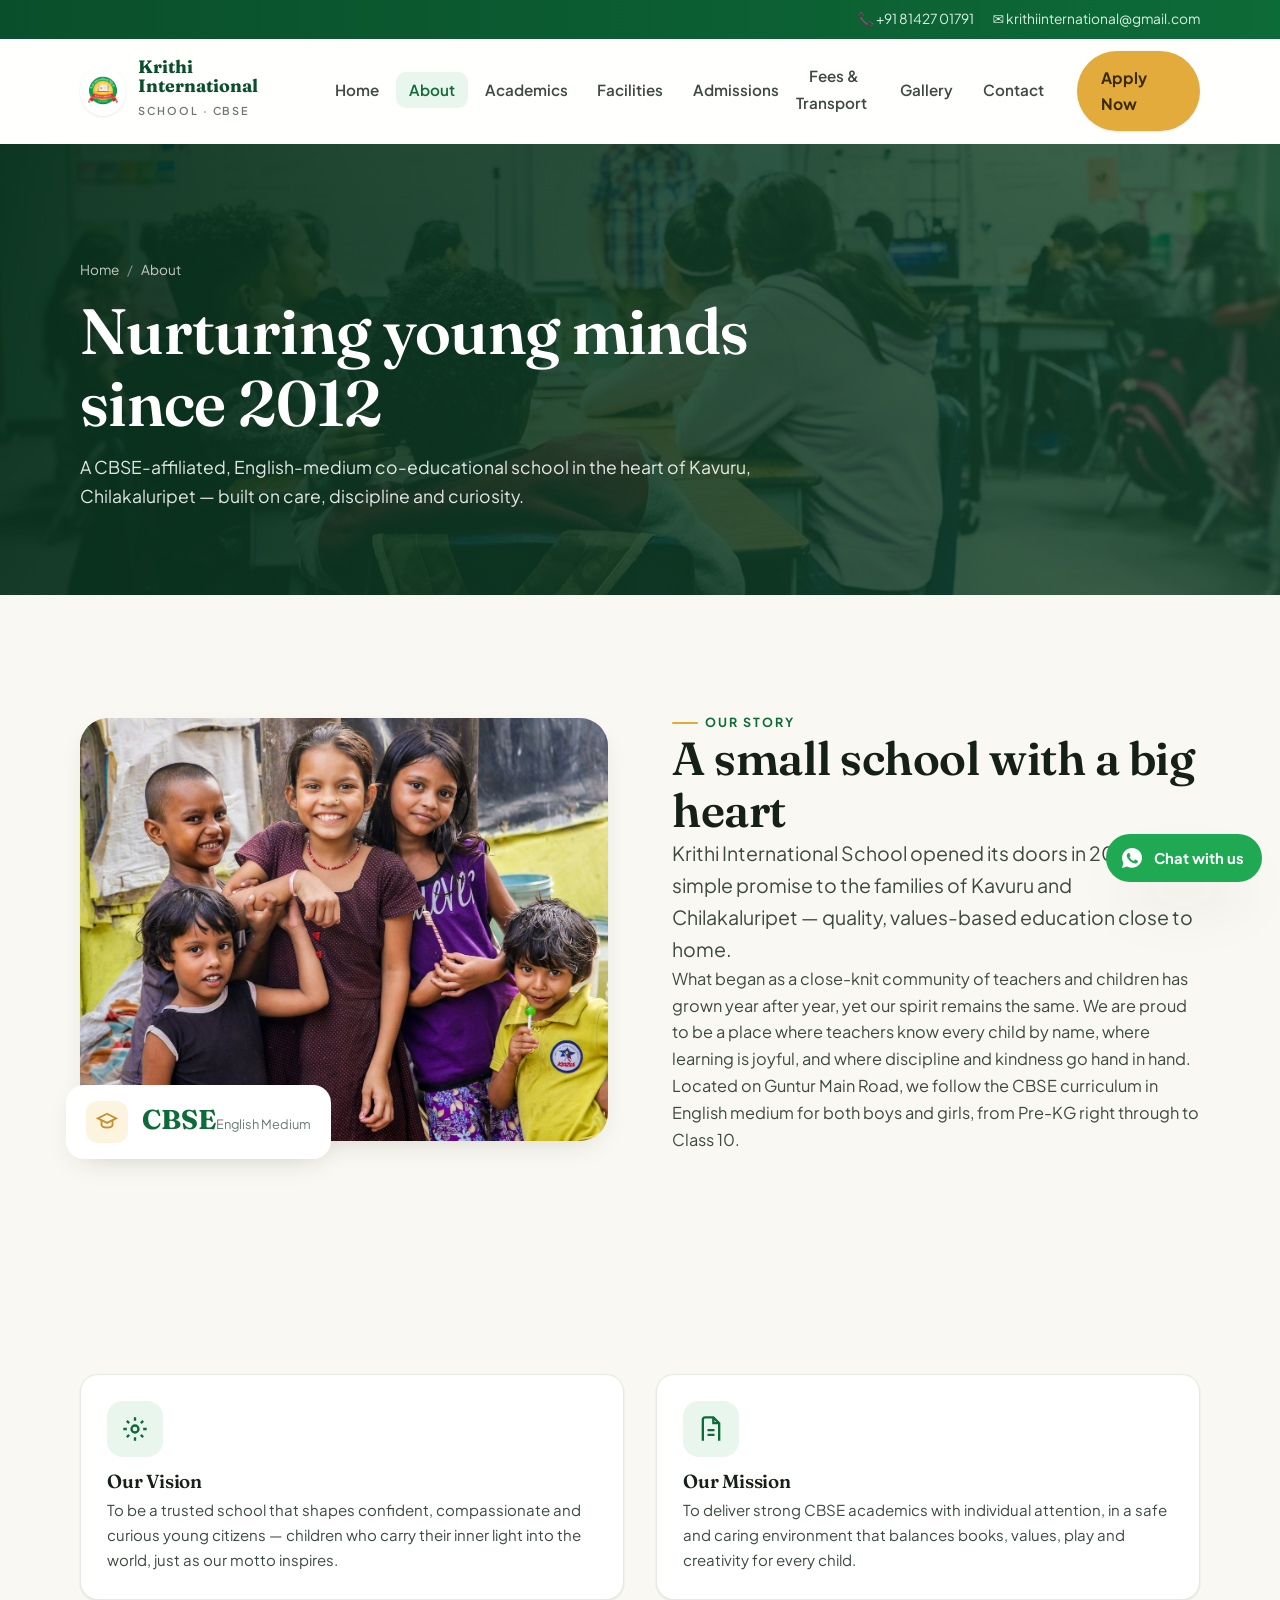
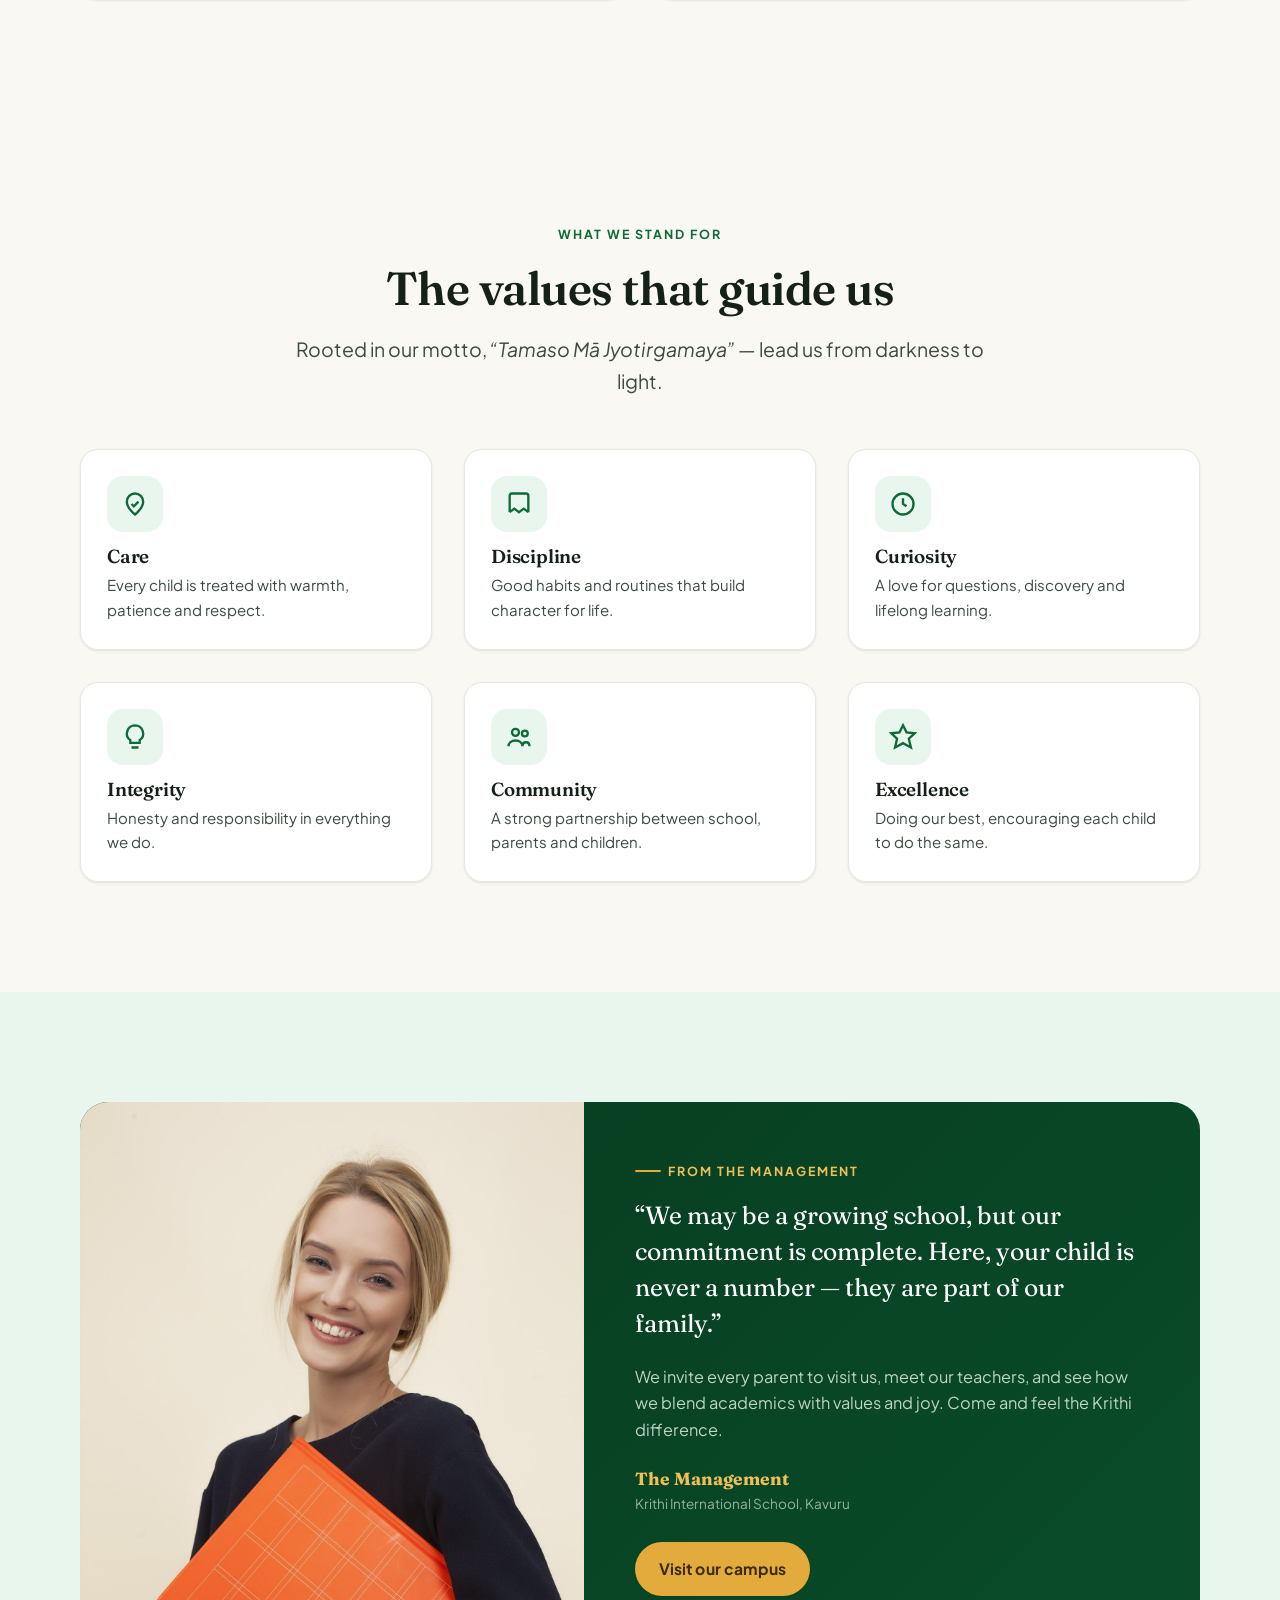
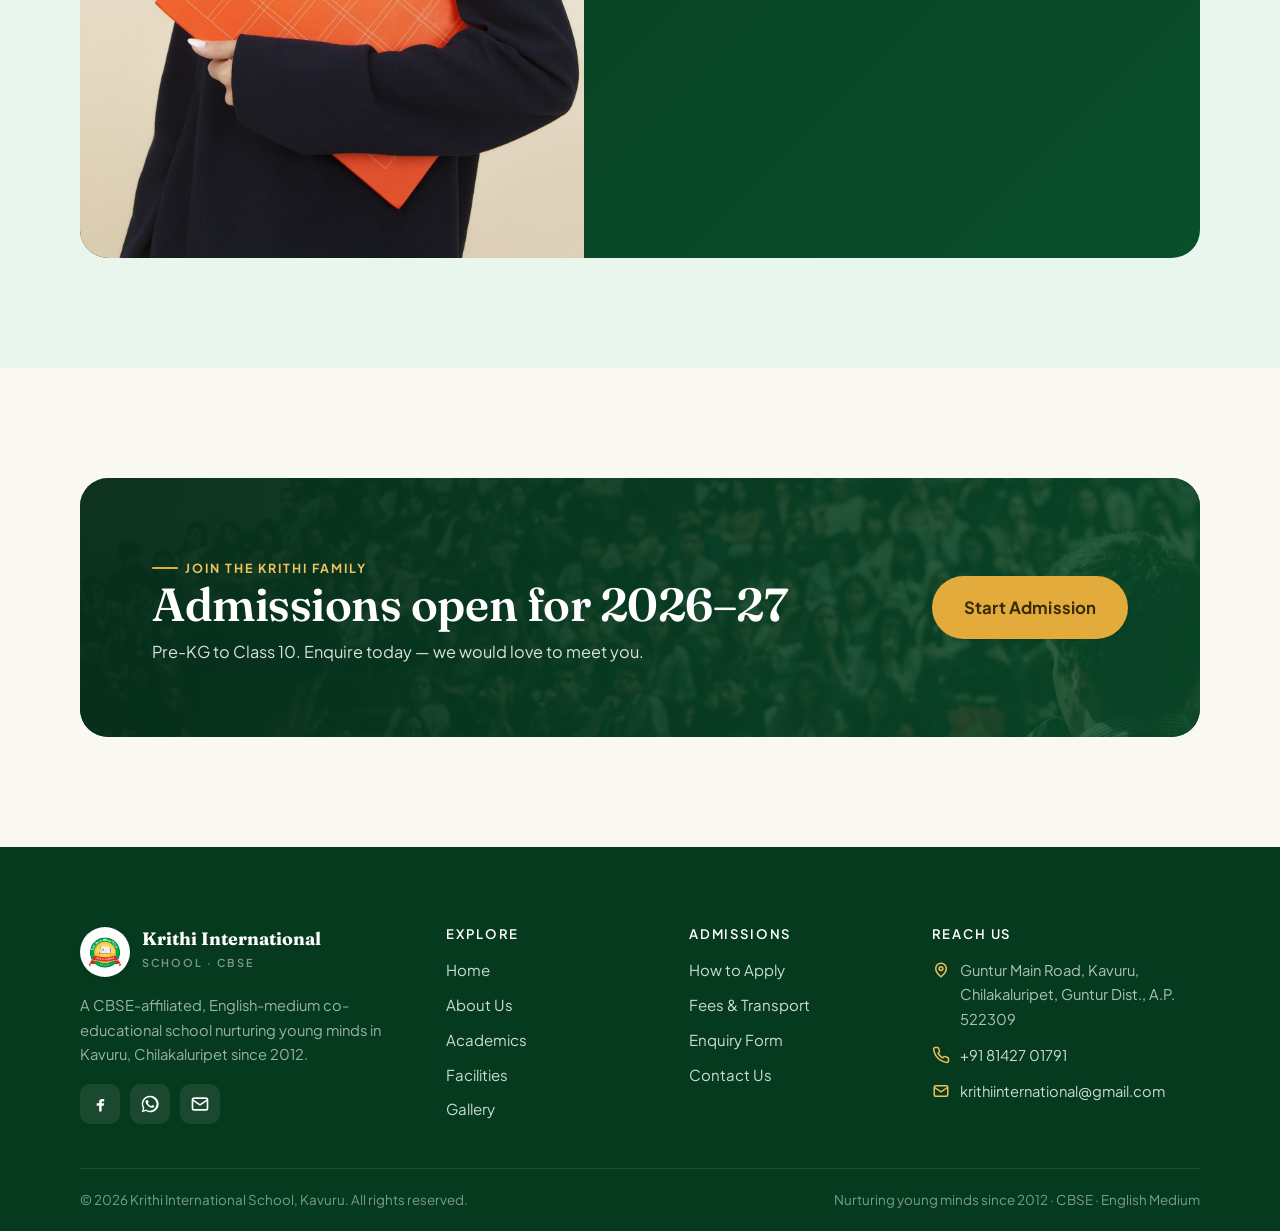
==== pages/about.html @ 827ef8b6 "Launch Krithi International School website Professional, mobile-responsive static site (HTML/CSS/van" ====
<!doctype html>
<html lang="en">
<head>
<meta charset="utf-8">
<meta name="viewport" content="width=device-width, initial-scale=1">
<title>About Us | Krithi International School, Kavuru</title>
<meta name="description" content="Learn about Krithi International School — a CBSE, English-medium co-educational school in Kavuru, Chilakaluripet, Guntur, nurturing young minds since 2012. Our vision, mission and values.">
<meta name="theme-color" content="#0d6b38">
<link rel="icon" href="../assets/img/real/logo.jpg">
<link rel="preconnect" href="https://fonts.googleapis.com">
<link rel="preconnect" href="https://fonts.gstatic.com" crossorigin>
<link href="https://fonts.googleapis.com/css2?family=Fraunces:ital,opsz,wght@0,9..144,400..700;1,9..144,400..600&family=Plus+Jakarta+Sans:wght@400;500;600;700;800&display=swap" rel="stylesheet">
<link rel="stylesheet" href="../assets/css/style.css">
</head>
<body>

<div class="topbar">
  <div class="container">
    <div class="ticker"><div class="ticker__track">
      <span><b>Admissions Open 2026–27</b> — Pre-KG to Class 10 · Limited seats</span>
      <span>📍 Guntur Main Road, Kavuru, Chilakaluripet, Guntur Dist., A.P.</span>
      <span><b>CBSE Affiliated</b> · English Medium · Co-educational</span>
      <span>✨ Nurturing young minds since 2012</span>
    </div></div>
    <div class="topbar__contact">
      <a href="tel:+918142701791">📞 +91 81427 01791</a>
      <a href="mailto:krithiinternational@gmail.com">✉ krithiinternational@gmail.com</a>
    </div>
  </div>
</div>

<header class="site-header">
  <nav class="nav container" aria-label="Main">
    <a class="brand" href="../index.html">
      <img src="../assets/img/real/logo.jpg" alt="Krithi International School logo" width="50" height="50">
      <span class="brand__text"><strong>Krithi International</strong><span>School · CBSE</span></span>
    </a>
    <ul class="nav__links">
      <li><a href="../index.html">Home</a></li>
      <li><a href="about.html" class="active">About</a></li>
      <li><a href="academics.html">Academics</a></li>
      <li><a href="facilities.html">Facilities</a></li>
      <li><a href="admissions.html">Admissions</a></li>
      <li><a href="fees-transport.html">Fees &amp; Transport</a></li>
      <li><a href="gallery.html">Gallery</a></li>
      <li><a href="contact.html">Contact</a></li>
    </ul>
    <div class="nav__cta">
      <a class="btn btn--gold btn--enquire-desktop" href="admissions.html">Apply Now</a>
      <button class="nav__toggle" aria-label="Open menu" aria-expanded="false"><span></span></button>
    </div>
  </nav>
  <div class="nav-backdrop"></div>
</header>

<section class="page-hero">
  <img src="../assets/img/stock/class-session.jpg" alt="Students learning at Krithi International School">
  <div class="container">
    <div class="page-hero__inner">
      <div class="crumbs"><a href="../index.html">Home</a> <span>/</span> About</div>
      <h1>Nurturing young minds since 2012</h1>
      <p>A CBSE-affiliated, English-medium co-educational school in the heart of Kavuru, Chilakaluripet — built on care, discipline and curiosity.</p>
    </div>
  </div>
</section>

<section class="section">
  <div class="container">
    <div class="split">
      <div class="split__media reveal">
        <img src="../assets/img/stock/indian-kids.jpg" alt="Happy students of Krithi International School" loading="lazy" style="object-position:center 25%">
        <div class="split__badge bl"><div class="ico"><svg viewBox="0 0 24 24" fill="none" stroke="currentColor" stroke-width="2" width="22" height="22"><path d="M12 3 2 8l10 5 10-5-10-5z"/><path d="M6 10v5c0 1.7 2.7 3 6 3s6-1.3 6-3v-5"/></svg></div><div><b>CBSE</b><span>English Medium</span></div></div>
      </div>
      <div class="split__content reveal d1">
        <span class="eyebrow">Our Story</span>
        <h2>A small school with a big heart</h2>
        <p class="lead">Krithi International School opened its doors in 2012 with a simple promise to the families of Kavuru and Chilakaluripet — quality, values-based education close to home.</p>
        <p>What began as a close-knit community of teachers and children has grown year after year, yet our spirit remains the same. We are proud to be a place where teachers know every child by name, where learning is joyful, and where discipline and kindness go hand in hand. Located on Guntur Main Road, we follow the CBSE curriculum in English medium for both boys and girls, from Pre-KG right through to Class 10.</p>
      </div>
    </div>
  </div>
</section>

<section class="section bg-cream">
  <div class="container">
    <div class="grid card-grid-2">
      <article class="info-card reveal">
        <div class="feature__icon"><svg viewBox="0 0 24 24" fill="none" stroke="currentColor" stroke-width="2"><circle cx="12" cy="12" r="3"/><path d="M12 2v3M12 19v3M2 12h3M19 12h3M5 5l2 2M17 17l2 2M19 5l-2 2M7 17l-2 2"/></svg></div>
        <h3>Our Vision</h3>
        <p>To be a trusted school that shapes confident, compassionate and curious young citizens — children who carry their inner light into the world, just as our motto inspires.</p>
      </article>
      <article class="info-card reveal d1">
        <div class="feature__icon"><svg viewBox="0 0 24 24" fill="none" stroke="currentColor" stroke-width="2"><path d="M5 22V4a2 2 0 012-2h7l5 5v15"/><path d="M14 2v5h5M9 13h6M9 17h6"/></svg></div>
        <h3>Our Mission</h3>
        <p>To deliver strong CBSE academics with individual attention, in a safe and caring environment that balances books, values, play and creativity for every child.</p>
      </article>
    </div>
  </div>
</section>

<section class="section">
  <div class="container">
    <div class="section-head center reveal">
      <span class="eyebrow">What We Stand For</span>
      <h2>The values that guide us</h2>
      <p class="lead">Rooted in our motto, <em>“Tamaso Mā Jyotirgamaya”</em> — lead us from darkness to light.</p>
    </div>
    <div class="grid card-grid-3">
      <article class="info-card reveal"><div class="feature__icon"><svg viewBox="0 0 24 24" fill="none" stroke="currentColor" stroke-width="2"><path d="M12 21s-7-5.5-7-11a7 7 0 0114 0c0 5.5-7 11-7 11z"/><path d="m9 12 2 2 4-4"/></svg></div><h3>Care</h3><p>Every child is treated with warmth, patience and respect.</p></article>
      <article class="info-card reveal d1"><div class="feature__icon"><svg viewBox="0 0 24 24" fill="none" stroke="currentColor" stroke-width="2"><path d="M4 19V5a2 2 0 012-2h12a2 2 0 012 2v14M4 19l4-3 4 3 4-3 4 3"/></svg></div><h3>Discipline</h3><p>Good habits and routines that build character for life.</p></article>
      <article class="info-card reveal d2"><div class="feature__icon"><svg viewBox="0 0 24 24" fill="none" stroke="currentColor" stroke-width="2"><circle cx="12" cy="12" r="9"/><path d="M12 7v5l3 2"/></svg></div><h3>Curiosity</h3><p>A love for questions, discovery and lifelong learning.</p></article>
      <article class="info-card reveal"><div class="feature__icon"><svg viewBox="0 0 24 24" fill="none" stroke="currentColor" stroke-width="2"><path d="M12 2a7 7 0 00-4 12.7V17h8v-2.3A7 7 0 0012 2zM9 21h6"/></svg></div><h3>Integrity</h3><p>Honesty and responsibility in everything we do.</p></article>
      <article class="info-card reveal d1"><div class="feature__icon"><svg viewBox="0 0 24 24" fill="none" stroke="currentColor" stroke-width="2"><circle cx="9" cy="8" r="3"/><circle cx="17" cy="9" r="2.5"/><path d="M3 20c0-3 2.7-5 6-5s6 2 6 5M15 20c0-2 1-3.5 3-3.5s3 1.5 3 3.5"/></svg></div><h3>Community</h3><p>A strong partnership between school, parents and children.</p></article>
      <article class="info-card reveal d2"><div class="feature__icon"><svg viewBox="0 0 24 24" fill="none" stroke="currentColor" stroke-width="2"><path d="m12 2 3 6 7 .8-5 4.7L18.8 21 12 17.3 5.2 21 6.9 13.5l-5-4.7L9 8z"/></svg></div><h3>Excellence</h3><p>Doing our best, encouraging each child to do the same.</p></article>
    </div>
  </div>
</section>

<section class="section bg-green-soft">
  <div class="container">
    <div class="message reveal">
      <div class="message__media"><img src="../assets/img/stock/teacher.jpg" alt="A member of the Krithi teaching team" loading="lazy"></div>
      <div class="message__body">
        <span class="eyebrow">From the Management</span>
        <blockquote>“We may be a growing school, but our commitment is complete. Here, your child is never a number — they are part of our family.”</blockquote>
        <p>We invite every parent to visit us, meet our teachers, and see how we blend academics with values and joy. Come and feel the Krithi difference.</p>
        <div class="message__sign"><b>The Management</b><span>Krithi International School, Kavuru</span></div>
        <div class="btn-row mt-m"><a class="btn btn--gold" href="contact.html">Visit our campus</a></div>
      </div>
    </div>
  </div>
</section>

<section class="section">
  <div class="container">
    <div class="cta-band reveal">
      <img src="../assets/img/stock/assembly.jpg" alt="School assembly" loading="lazy">
      <div class="cta-band__inner">
        <div><span class="eyebrow" style="color:var(--gold-400)">Join the Krithi Family</span><h2>Admissions open for 2026–27</h2><p>Pre-KG to Class 10. Enquire today — we would love to meet you.</p></div>
        <div class="btn-row"><a class="btn btn--gold btn--lg" href="admissions.html">Start Admission</a></div>
      </div>
    </div>
  </div>
</section>

<footer class="footer">
  <div class="container">
    <div class="footer__grid">
      <div class="footer__brand">
        <a class="brand" href="../index.html"><img src="../assets/img/real/logo.jpg" alt="Krithi International School logo" width="50" height="50"><span class="brand__text"><strong>Krithi International</strong><span>School · CBSE</span></span></a>
        <p>A CBSE-affiliated, English-medium co-educational school nurturing young minds in Kavuru, Chilakaluripet since 2012.</p>
        <div class="socials">
          <a href="https://www.facebook.com/" target="_blank" rel="noopener" aria-label="Facebook"><svg viewBox="0 0 24 24" fill="currentColor"><path d="M14 9h3V6h-3c-1.7 0-3 1.3-3 3v2H8v3h3v7h3v-7h2.5l.5-3H14V9z"/></svg></a>
          <a href="https://wa.me/918142701791" target="_blank" rel="noopener" aria-label="WhatsApp"><svg viewBox="0 0 24 24" fill="currentColor"><path d="M12 2a10 10 0 00-8.6 15l-1.3 4.8 5-1.3A10 10 0 1012 2zm0 18a8 8 0 01-4.3-1.2l-.3-.2-3 .8.8-2.9-.2-.3A8 8 0 1112 20zm4.6-5.9c-.3-.1-1.5-.7-1.7-.8-.2-.1-.4-.1-.6.1-.2.3-.6.8-.8 1-.1.1-.3.2-.5.1-.3-.1-1.1-.4-2-1.3-.8-.7-1.3-1.5-1.4-1.8-.2-.3 0-.4.1-.5l.4-.5c.1-.2.2-.3.2-.5s0-.4-.1-.5c-.1-.1-.6-1.4-.8-1.9-.2-.5-.4-.4-.6-.4h-.5c-.2 0-.5.1-.7.3-.3.3-.9.9-.9 2.1s.9 2.4 1 2.6c.1.2 1.8 2.8 4.4 3.9.6.3 1.1.4 1.5.5.6.2 1.2.2 1.6.1.5-.1 1.5-.6 1.7-1.2.2-.6.2-1.1.1-1.2-.1-.1-.2-.2-.5-.3z"/></svg></a>
          <a href="mailto:krithiinternational@gmail.com" aria-label="Email"><svg viewBox="0 0 24 24" fill="none" stroke="currentColor" stroke-width="2"><rect x="3" y="5" width="18" height="14" rx="2"/><path d="m3 7 9 6 9-6"/></svg></a>
        </div>
      </div>
      <div><h4>Explore</h4><div class="footer__links"><a href="../index.html">Home</a><a href="about.html">About Us</a><a href="academics.html">Academics</a><a href="facilities.html">Facilities</a><a href="gallery.html">Gallery</a></div></div>
      <div><h4>Admissions</h4><div class="footer__links"><a href="admissions.html">How to Apply</a><a href="fees-transport.html">Fees &amp; Transport</a><a href="admissions.html#enquiry">Enquiry Form</a><a href="contact.html">Contact Us</a></div></div>
      <div><h4>Reach Us</h4><ul class="footer__contact">
        <li><svg viewBox="0 0 24 24" fill="none" stroke="currentColor" stroke-width="2"><path d="M12 21s-7-5.5-7-11a7 7 0 0114 0c0 5.5-7 11-7 11z"/><circle cx="12" cy="10" r="2.5"/></svg> Guntur Main Road, Kavuru, Chilakaluripet, Guntur Dist., A.P. 522309</li>
        <li><svg viewBox="0 0 24 24" fill="none" stroke="currentColor" stroke-width="2"><path d="M22 16.9v3a2 2 0 01-2.2 2 19.8 19.8 0 01-8.6-3 19.5 19.5 0 01-6-6 19.8 19.8 0 01-3-8.6A2 2 0 014.1 2h3a2 2 0 012 1.7c.1 1 .4 1.9.7 2.8a2 2 0 01-.5 2.1L8.1 9.9a16 16 0 006 6l1.3-1.3a2 2 0 012.1-.4c.9.3 1.8.6 2.8.7a2 2 0 011.7 2z"/></svg> <a href="tel:+918142701791">+91 81427 01791</a></li>
        <li><svg viewBox="0 0 24 24" fill="none" stroke="currentColor" stroke-width="2"><rect x="3" y="5" width="18" height="14" rx="2"/><path d="m3 7 9 6 9-6"/></svg> <a href="mailto:krithiinternational@gmail.com">krithiinternational@gmail.com</a></li>
      </ul></div>
    </div>
    <div class="footer__bottom"><span>© <span id="year">2026</span> Krithi International School, Kavuru. All rights reserved.</span><span>Nurturing young minds since 2012 · CBSE · English Medium</span></div>
  </div>
</footer>

<a class="fab" href="https://wa.me/918142701791?text=Hello%20Krithi%20International%20School%2C%20I%20would%20like%20admission%20details." target="_blank" rel="noopener" aria-label="Chat on WhatsApp"><svg viewBox="0 0 24 24" fill="currentColor"><path d="M12.04 2c-5.5 0-9.96 4.46-9.96 9.96 0 1.76.46 3.45 1.33 4.95L2 22l5.25-1.38c1.45.79 3.08 1.21 4.79 1.21 5.5 0 9.96-4.46 9.96-9.96S17.54 2 12.04 2zm5.8 14.06c-.24.68-1.42 1.3-1.95 1.34-.5.05-.98.23-3.3-.69-2.78-1.1-4.55-3.95-4.69-4.14-.14-.18-1.13-1.5-1.13-2.86 0-1.36.71-2.03.97-2.31.24-.26.53-.32.71-.32.18 0 .35 0 .51.01.16.01.38-.06.6.46.24.56.79 1.93.86 2.07.07.14.11.3.02.48-.09.18-.14.3-.27.46-.14.16-.29.36-.41.48-.14.14-.28.29-.12.56.16.27.72 1.18 1.54 1.91 1.06.95 1.95 1.24 2.22 1.38.27.14.43.12.59-.07.16-.18.68-.79.86-1.06.18-.27.36-.23.6-.14.24.09 1.55.73 1.82.86.27.14.45.21.51.32.07.11.07.64-.17 1.32z"/></svg><span class="fab__label">Chat with us</span></a>

<script src="../assets/js/main.js" defer></script>
</body>
</html>
---- assets/css/style.css ----
/* ============================================================
   Krithi International School — Design System
   Premium, warm, trustworthy. Brand: green / gold / red.
   ============================================================ */

/* ---------- Design Tokens ---------- */
:root {
  /* Brand */
  --green-900: #063a1e;
  --green-800: #0a4f2b;
  --green-700: #0d6b38;   /* primary */
  --green-600: #138a49;
  --green-500: #1aa85b;
  --green-050: #e9f6ee;

  --gold-600: #c8902b;
  --gold-500: #e3ab3c;    /* accent */
  --gold-400: #efc05a;
  --gold-050: #fdf4e0;

  --red-600:  #c62f27;
  --red-500:  #e03b30;

  /* Neutrals */
  --ink:      #152018;
  --ink-soft: #3c4a41;
  --muted:    #6a7a70;
  --line:     #e6e9e4;
  --cream:    #faf8f2;
  --paper:    #ffffff;
  --paper-2:  #f6f4ec;

  /* Effects */
  --shadow-sm: 0 1px 3px rgba(9, 40, 22, .06), 0 1px 2px rgba(9, 40, 22, .04);
  --shadow:    0 10px 30px -12px rgba(9, 40, 22, .18);
  --shadow-lg: 0 30px 60px -20px rgba(9, 40, 22, .28);
  --radius:    18px;
  --radius-sm: 12px;
  --radius-lg: 28px;
  --maxw: 1200px;
  --gutter: clamp(16px, 4vw, 40px);

  --serif: "Fraunces", Georgia, "Times New Roman", serif;
  --sans: "Plus Jakarta Sans", system-ui, -apple-system, Segoe UI, Roboto, sans-serif;
}

/* ---------- Reset ---------- */
*, *::before, *::after { box-sizing: border-box; }
* { margin: 0; }
html { scroll-behavior: smooth; -webkit-text-size-adjust: 100%; }
body {
  font-family: var(--sans);
  color: var(--ink);
  background: var(--cream);
  line-height: 1.65;
  font-size: 1.02rem;
  -webkit-font-smoothing: antialiased;
  overflow-x: hidden;
}
img, svg, video { display: block; max-width: 100%; height: auto; }
a { color: inherit; text-decoration: none; }
ul { list-style: none; padding: 0; }
button { font-family: inherit; cursor: pointer; border: none; background: none; }
input, textarea, select { font-family: inherit; font-size: 1rem; }

h1, h2, h3, h4 { font-family: var(--serif); font-weight: 600; line-height: 1.12; letter-spacing: -.01em; color: var(--ink); }
h1 { font-size: clamp(2.3rem, 5.2vw, 4rem); }
h2 { font-size: clamp(1.9rem, 4vw, 2.9rem); }
h3 { font-size: clamp(1.25rem, 2.3vw, 1.6rem); }
p  { color: var(--ink-soft); }

/* ---------- Layout helpers ---------- */
.container { width: 100%; max-width: var(--maxw); margin-inline: auto; padding-inline: var(--gutter); }
.section { padding: clamp(56px, 9vw, 110px) 0; }
.section--tight { padding: clamp(40px, 6vw, 72px) 0; }
.center { text-align: center; }
.grid { display: grid; gap: clamp(18px, 3vw, 32px); }

.eyebrow {
  display: inline-flex; align-items: center; gap: .55em;
  font-family: var(--sans); font-weight: 700; font-size: .78rem;
  letter-spacing: .16em; text-transform: uppercase;
  color: var(--green-700);
}
.eyebrow::before { content: ""; width: 26px; height: 2px; background: var(--gold-500); border-radius: 2px; }
.center .eyebrow::before { display: none; }

.lead { font-size: clamp(1.05rem, 1.6vw, 1.22rem); color: var(--ink-soft); max-width: 60ch; }
.center .lead { margin-inline: auto; }
.section-head { max-width: 720px; margin-bottom: clamp(28px, 4vw, 52px); }
.center.section-head { margin-inline: auto; }
.section-head h2 { margin: .35em 0 .4em; }

.text-gold { color: var(--gold-600); }
.text-green { color: var(--green-700); }
.serif-accent { font-family: var(--serif); font-style: italic; }

/* ---------- Buttons ---------- */
.btn {
  --_bg: var(--green-700); --_fg: #fff;
  display: inline-flex; align-items: center; justify-content: center; gap: .6em;
  padding: .9em 1.5em; border-radius: 999px;
  font-weight: 700; font-size: .98rem; letter-spacing: .01em;
  background: var(--_bg); color: var(--_fg);
  box-shadow: var(--shadow-sm);
  transition: transform .25s ease, box-shadow .25s ease, background .25s ease, color .25s;
  will-change: transform;
}
.btn:hover { transform: translateY(-3px); box-shadow: var(--shadow); }
.btn:active { transform: translateY(-1px); }
.btn--gold { --_bg: var(--gold-500); --_fg: #3a2a06; }
.btn--gold:hover { --_bg: var(--gold-400); }
.btn--ghost { --_bg: transparent; --_fg: var(--ink); border: 1.5px solid var(--line); box-shadow: none; }
.btn--ghost:hover { border-color: var(--green-600); color: var(--green-700); }
.btn--white { --_bg: #fff; --_fg: var(--green-800); }
.btn--wa { --_bg: #1ea952; --_fg: #fff; }
.btn--wa:hover { --_bg: #19963f; }
.btn--lg { padding: 1.05em 1.9em; font-size: 1.05rem; }
.btn-row { display: flex; flex-wrap: wrap; gap: 14px; }
.center .btn-row { justify-content: center; }

/* ---------- Top announcement bar ---------- */
.topbar {
  background: linear-gradient(90deg, var(--green-800), var(--green-700));
  color: #eafaf0; font-size: .86rem; overflow: hidden;
}
.topbar .container { display: flex; align-items: center; gap: 18px; padding-block: 8px; }
.ticker { flex: 1; overflow: hidden; white-space: nowrap; -webkit-mask-image: linear-gradient(90deg, transparent, #000 6%, #000 94%, transparent); mask-image: linear-gradient(90deg, transparent, #000 6%, #000 94%, transparent); }
.ticker__track { display: inline-flex; gap: 48px; padding-left: 100%; animation: ticker 26s linear infinite; }
.ticker__track span { display: inline-flex; align-items: center; gap: .5em; }
.ticker__track b { color: var(--gold-400); }
@keyframes ticker { to { transform: translateX(-100%); } }
.topbar__contact { display: flex; gap: 18px; white-space: nowrap; }
.topbar__contact a { display: inline-flex; align-items: center; gap: .4em; opacity: .92; }
.topbar__contact a:hover { color: var(--gold-400); }
@media (max-width: 760px) { .topbar__contact { display: none; } }

/* ---------- Header / Nav ---------- */
.site-header { position: sticky; top: 0; z-index: 100; background: rgba(255,255,255,.92); backdrop-filter: blur(10px); border-bottom: 1px solid transparent; transition: box-shadow .3s, border-color .3s, background .3s; }
.site-header.scrolled { box-shadow: var(--shadow-sm); border-color: var(--line); }
.nav { display: flex; align-items: center; justify-content: space-between; gap: 20px; padding-block: 12px; }
.brand { display: flex; align-items: center; gap: 12px; }
.brand img { width: 50px; height: 50px; border-radius: 50%; object-fit: cover; box-shadow: var(--shadow-sm); background:#fff; }
.brand__text strong { display: block; font-family: var(--serif); font-size: 1.12rem; line-height: 1.05; color: var(--green-800); }
.brand__text span { font-size: .68rem; letter-spacing: .18em; text-transform: uppercase; color: var(--muted); font-weight: 600; }

.nav__links { display: flex; align-items: center; gap: 4px; }
.nav__links a { padding: .55em .85em; border-radius: 10px; font-weight: 600; font-size: .95rem; color: var(--ink-soft); transition: color .2s, background .2s; }
.nav__links a:hover, .nav__links a.active { color: var(--green-700); background: var(--green-050); }
.nav__cta { display: flex; align-items: center; gap: 10px; }
.nav__toggle { display: none; width: 44px; height: 44px; border-radius: 10px; border: 1px solid var(--line); align-items: center; justify-content: center; }
.nav__toggle span, .nav__toggle span::before, .nav__toggle span::after { content: ""; display: block; width: 20px; height: 2px; background: var(--ink); border-radius: 2px; position: relative; transition: .3s; }
.nav__toggle span::before { position: absolute; top: -6px; }
.nav__toggle span::after  { position: absolute; top: 6px; }
body.nav-open .nav__toggle span { background: transparent; }
body.nav-open .nav__toggle span::before { top: 0; transform: rotate(45deg); }
body.nav-open .nav__toggle span::after  { top: 0; transform: rotate(-45deg); }

@media (max-width: 980px) {
  .nav__toggle { display: inline-flex; }
  .nav__links {
    position: fixed; inset: 0 0 0 auto; width: min(82vw, 340px);
    flex-direction: column; align-items: stretch; gap: 2px;
    background: #fff; padding: 92px 22px 28px; box-shadow: var(--shadow-lg);
    transform: translateX(110%); transition: transform .35s cubic-bezier(.4,0,.1,1);
    z-index: 95; overflow-y: auto;
  }
  body.nav-open .nav__links { transform: translateX(0); }
  .nav__links a { padding: .85em 1em; font-size: 1.05rem; border-radius: 12px; }
  .nav__cta .btn--enquire-desktop { display: none; }
  .nav-backdrop { position: fixed; inset: 0; background: rgba(10,30,18,.4); opacity: 0; visibility: hidden; transition: .3s; z-index: 90; }
  body.nav-open .nav-backdrop { opacity: 1; visibility: visible; }
}

/* ---------- Hero ---------- */
.hero { position: relative; color: #fff; overflow: hidden; isolation: isolate; }
.hero__slides { position: absolute; inset: 0; z-index: -2; }
.hero__slide { position: absolute; inset: 0; background-size: cover; background-position: center; opacity: 0; transform: scale(1.08); transition: opacity 1.4s ease, transform 7s linear; }
.hero__slide.is-active { opacity: 1; transform: scale(1); }
.hero::after { content: ""; position: absolute; inset: 0; z-index: -1;
  background:
    linear-gradient(104deg, rgba(6,47,27,.92) 0%, rgba(8,62,35,.78) 42%, rgba(6,47,27,.42) 100%),
    linear-gradient(0deg, rgba(4,30,17,.55), rgba(4,30,17,0) 45%);
}
.hero__inner { display: grid; grid-template-columns: 1.15fr .85fr; gap: 48px; align-items: center; min-height: min(86vh, 760px); padding-block: clamp(48px, 8vw, 96px); }
.hero__badge { display: inline-flex; align-items: center; gap: .6em; padding: .5em 1em; border-radius: 999px; background: rgba(255,255,255,.12); border: 1px solid rgba(255,255,255,.22); font-size: .82rem; font-weight: 600; letter-spacing: .04em; backdrop-filter: blur(4px); margin-bottom: 22px; }
.hero__badge .dot { width: 8px; height: 8px; border-radius: 50%; background: var(--gold-400); box-shadow: 0 0 0 0 rgba(239,192,90,.6); animation: pulse 2.2s infinite; }
@keyframes pulse { 0%{box-shadow:0 0 0 0 rgba(239,192,90,.55);} 70%{box-shadow:0 0 0 12px rgba(239,192,90,0);} 100%{box-shadow:0 0 0 0 rgba(239,192,90,0);} }
.hero h1 { color: #fff; margin-bottom: 20px; }
.hero h1 em { font-style: italic; color: var(--gold-400); }
.hero__lead { color: rgba(255,255,255,.9); font-size: clamp(1.05rem, 1.7vw, 1.25rem); max-width: 54ch; margin-bottom: 30px; }
.hero__motto { margin-top: 26px; padding-left: 18px; border-left: 3px solid var(--gold-500); }
.hero__motto b { font-family: var(--serif); font-style: italic; font-size: 1.15rem; color: #fff; }
.hero__motto span { display: block; font-size: .85rem; color: rgba(255,255,255,.72); letter-spacing: .02em; }

.hero__card { background: rgba(255,255,255,.1); border: 1px solid rgba(255,255,255,.2); border-radius: var(--radius-lg); padding: 26px; backdrop-filter: blur(10px); box-shadow: var(--shadow-lg); }
.hero__card h3 { color: #fff; font-size: 1.2rem; margin-bottom: 4px; }
.hero__card p { color: rgba(255,255,255,.78); font-size: .92rem; margin-bottom: 18px; }
.hero__facts { display: grid; grid-template-columns: 1fr 1fr; gap: 14px; }
.hero__fact { background: rgba(255,255,255,.08); border-radius: var(--radius-sm); padding: 14px 16px; border: 1px solid rgba(255,255,255,.12); }
.hero__fact b { font-family: var(--serif); font-size: 1.7rem; color: var(--gold-400); display: block; line-height: 1; }
.hero__fact span { font-size: .8rem; color: rgba(255,255,255,.82); }
.hero__dots { position: absolute; bottom: 22px; left: 50%; transform: translateX(-50%); display: flex; gap: 9px; z-index: 2; }
.hero__dots button { width: 9px; height: 9px; border-radius: 50%; background: rgba(255,255,255,.4); transition: .3s; }
.hero__dots button.is-active { background: var(--gold-400); width: 26px; border-radius: 6px; }

@media (max-width: 900px) {
  .hero__inner { grid-template-columns: 1fr; gap: 30px; min-height: unset; }
  .hero__card { display: none; }
}

/* ---------- Trust strip ---------- */
.trust { background: var(--green-900); color: #dff3e6; }
.trust .container { display: flex; flex-wrap: wrap; gap: 18px 40px; justify-content: space-between; align-items: center; padding-block: 20px; }
.trust__item { display: flex; align-items: center; gap: 12px; font-size: .95rem; font-weight: 600; }
.trust__item svg { width: 26px; height: 26px; color: var(--gold-400); flex: none; }
.trust__item span small { display: block; font-weight: 400; font-size: .78rem; color: rgba(223,243,230,.6); }

/* ---------- Stats / counters ---------- */
.stats { display: grid; grid-template-columns: repeat(4, 1fr); gap: clamp(14px,2vw,26px); }
.stat { text-align: center; padding: 26px 14px; background: var(--paper); border: 1px solid var(--line); border-radius: var(--radius); box-shadow: var(--shadow-sm); transition: transform .3s, box-shadow .3s; }
.stat:hover { transform: translateY(-5px); box-shadow: var(--shadow); }
.stat b { font-family: var(--serif); font-size: clamp(2.1rem, 4vw, 3rem); color: var(--green-700); line-height: 1; display: block; }
.stat b .suffix { color: var(--gold-500); }
.stat span { font-size: .92rem; color: var(--muted); font-weight: 600; }
@media (max-width: 620px){ .stats{ grid-template-columns: 1fr 1fr; } }

/* ---------- Feature cards ---------- */
.features { grid-template-columns: repeat(3, 1fr); }
.feature { background: var(--paper); border: 1px solid var(--line); border-radius: var(--radius); padding: 30px 26px; box-shadow: var(--shadow-sm); transition: transform .3s, box-shadow .3s, border-color .3s; position: relative; overflow: hidden; }
.feature::before { content:""; position:absolute; left:0; top:0; height:4px; width:0; background: linear-gradient(90deg,var(--green-600),var(--gold-500)); transition: width .4s; }
.feature:hover { transform: translateY(-6px); box-shadow: var(--shadow); border-color: transparent; }
.feature:hover::before { width: 100%; }
.feature__icon { width: 56px; height: 56px; border-radius: 16px; display: grid; place-items: center; background: var(--green-050); color: var(--green-700); margin-bottom: 18px; }
.feature__icon svg { width: 28px; height: 28px; }
.feature h3 { margin-bottom: 8px; font-size: 1.28rem; }
.feature p { font-size: .96rem; }
@media (max-width: 860px){ .features{ grid-template-columns: 1fr; } }

/* ---------- Split / image+text ---------- */
.split { display: grid; grid-template-columns: 1fr 1fr; gap: clamp(28px, 5vw, 64px); align-items: center; }
.split--rev .split__media { order: 2; }
.split__media { position: relative; }
.split__media img { border-radius: var(--radius-lg); box-shadow: var(--shadow); width: 100%; aspect-ratio: 5/4; object-fit: cover; }
.split__badge { position: absolute; background: var(--paper); border-radius: var(--radius); box-shadow: var(--shadow); padding: 16px 20px; display: flex; align-items: center; gap: 14px; }
.split__badge.bl { left: -14px; bottom: -18px; }
.split__badge.tr { right: -14px; top: -18px; }
.split__badge b { font-family: var(--serif); font-size: 1.7rem; color: var(--green-700); line-height: 1; }
.split__badge span { font-size: .8rem; color: var(--muted); }
.split__badge .ico { width: 42px; height: 42px; border-radius: 12px; background: var(--gold-050); color: var(--gold-600); display: grid; place-items: center; }
.tick-list { margin-top: 22px; display: grid; gap: 12px; }
.tick-list li { display: flex; gap: 12px; align-items: flex-start; color: var(--ink-soft); }
.tick-list svg { width: 22px; height: 22px; color: var(--green-600); flex: none; margin-top: 2px; }
@media (max-width: 820px){
  .split{ grid-template-columns: 1fr; }
  .split--rev .split__media { order: 0; }
  .split__badge.bl{ left: 10px; bottom: 10px; } .split__badge.tr{ right: 10px; top: 10px; }
}

/* ---------- Programs ---------- */
.programs { grid-template-columns: repeat(4, 1fr); }
.program { border-radius: var(--radius); overflow: hidden; background: var(--paper); border: 1px solid var(--line); box-shadow: var(--shadow-sm); transition: transform .3s, box-shadow .3s; }
.program:hover { transform: translateY(-6px); box-shadow: var(--shadow); }
.program__img { aspect-ratio: 4/3; overflow: hidden; }
.program__img img { width: 100%; height: 100%; object-fit: cover; transition: transform .6s; }
.program:hover .program__img img { transform: scale(1.07); }
.program__body { padding: 20px 20px 24px; }
.program__tag { font-size: .72rem; font-weight: 700; letter-spacing: .12em; text-transform: uppercase; color: var(--gold-600); }
.program h3 { font-size: 1.22rem; margin: 6px 0 6px; }
.program p { font-size: .9rem; }
@media (max-width: 980px){ .programs{ grid-template-columns: 1fr 1fr; } }
@media (max-width: 520px){ .programs{ grid-template-columns: 1fr; } }

/* ---------- Gallery ---------- */
.gallery-grid { display: grid; grid-template-columns: repeat(4, 1fr); grid-auto-rows: 180px; gap: 14px; }
.gallery-grid figure { margin: 0; border-radius: var(--radius-sm); overflow: hidden; position: relative; cursor: pointer; box-shadow: var(--shadow-sm); }
.gallery-grid img { width: 100%; height: 100%; object-fit: cover; transition: transform .6s; }
.gallery-grid figure:hover img { transform: scale(1.08); }
.gallery-grid figcaption { position: absolute; inset: auto 0 0 0; padding: 26px 14px 12px; color: #fff; font-size: .85rem; font-weight: 600; background: linear-gradient(0deg, rgba(5,30,17,.82), transparent); opacity: 0; transition: opacity .3s; }
.gallery-grid figure:hover figcaption { opacity: 1; }
.gallery-grid .tall { grid-row: span 2; }
.gallery-grid .wide { grid-column: span 2; }
@media (max-width: 860px){ .gallery-grid{ grid-template-columns: repeat(2, 1fr); grid-auto-rows: 150px; } .gallery-grid .wide{ grid-column: span 2; } }

/* Lightbox */
.lightbox { position: fixed; inset: 0; background: rgba(5,20,12,.92); display: none; align-items: center; justify-content: center; z-index: 200; padding: 24px; opacity: 0; transition: opacity .3s; }
.lightbox.open { display: flex; opacity: 1; }
.lightbox img { max-width: 92vw; max-height: 86vh; border-radius: 10px; box-shadow: var(--shadow-lg); }
.lightbox__close, .lightbox__nav { position: absolute; color: #fff; background: rgba(255,255,255,.12); border-radius: 50%; width: 52px; height: 52px; display: grid; place-items: center; font-size: 1.6rem; transition: background .2s; }
.lightbox__close:hover, .lightbox__nav:hover { background: rgba(255,255,255,.26); }
.lightbox__close { top: 20px; right: 20px; }
.lightbox__nav.prev { left: 16px; top: 50%; transform: translateY(-50%); }
.lightbox__nav.next { right: 16px; top: 50%; transform: translateY(-50%); }

/* ---------- Message / Director ---------- */
.message { background: linear-gradient(135deg, var(--green-900), var(--green-800)); color: #eaf7ee; border-radius: var(--radius-lg); overflow: hidden; display: grid; grid-template-columns: .9fr 1.1fr; }
.message__media img { width: 100%; height: 100%; object-fit: cover; min-height: 340px; }
.message__body { padding: clamp(28px, 4vw, 54px); }
.message__body .eyebrow { color: var(--gold-400); }
.message blockquote { font-family: var(--serif); font-size: clamp(1.2rem, 2vw, 1.55rem); line-height: 1.45; color: #fff; margin: 16px 0 22px; }
.message__body p { color: rgba(234,247,238,.8); }
.message__sign { margin-top: 20px; }
.message__sign b { font-family: var(--serif); color: var(--gold-400); font-size: 1.1rem; }
.message__sign span { display: block; font-size: .85rem; color: rgba(234,247,238,.62); }
@media (max-width: 820px){ .message{ grid-template-columns: 1fr; } .message__media img{ min-height: 240px; } }

/* ---------- Testimonials ---------- */
.testi-track { display: flex; gap: 22px; overflow-x: auto; scroll-snap-type: x mandatory; padding-bottom: 10px; scrollbar-width: none; }
.testi-track::-webkit-scrollbar { display: none; }
.testi { scroll-snap-align: center; flex: 0 0 min(420px, 84vw); background: var(--paper); border: 1px solid var(--line); border-radius: var(--radius); padding: 30px; box-shadow: var(--shadow-sm); }
.testi__stars { color: var(--gold-500); letter-spacing: 2px; margin-bottom: 10px; }
.testi p { font-size: 1.04rem; color: var(--ink); font-family: var(--serif); font-style: italic; line-height: 1.5; }
.testi__who { display: flex; align-items: center; gap: 12px; margin-top: 18px; }
.testi__who .av { width: 44px; height: 44px; border-radius: 50%; background: var(--green-050); color: var(--green-700); display: grid; place-items: center; font-weight: 700; font-family: var(--serif); }
.testi__who b { font-size: .95rem; } .testi__who span { font-size: .82rem; color: var(--muted); display: block; }

/* ---------- CTA band ---------- */
.cta-band { position: relative; color: #fff; border-radius: var(--radius-lg); overflow: hidden; isolation: isolate; }
.cta-band img { position: absolute; inset: 0; width: 100%; height: 100%; object-fit: cover; z-index: -2; }
.cta-band::after { content: ""; position: absolute; inset: 0; z-index: -1; background: linear-gradient(100deg, rgba(6,47,27,.95), rgba(10,79,43,.82)); }
.cta-band__inner { padding: clamp(36px, 6vw, 72px); display: grid; grid-template-columns: 1.4fr auto; gap: 30px; align-items: center; }
.cta-band h2 { color: #fff; } .cta-band p { color: rgba(255,255,255,.85); margin-top: 8px; }
@media (max-width: 760px){ .cta-band__inner{ grid-template-columns: 1fr; } }

/* ---------- Page hero (inner pages) ---------- */
.page-hero { position: relative; color: #fff; isolation: isolate; overflow: hidden; }
.page-hero img { position: absolute; inset: 0; width: 100%; height: 100%; object-fit: cover; z-index: -2; }
.page-hero::after { content:""; position: absolute; inset: 0; z-index: -1; background: linear-gradient(100deg, rgba(6,47,27,.92), rgba(8,62,35,.7)); }
.page-hero__inner { padding: clamp(54px, 9vw, 120px) 0 clamp(44px, 7vw, 84px); max-width: 760px; }
.page-hero h1 { color: #fff; margin: 14px 0 14px; }
.page-hero p { color: rgba(255,255,255,.88); font-size: 1.1rem; }
.crumbs { display: flex; gap: 8px; font-size: .85rem; color: rgba(255,255,255,.75); }
.crumbs a:hover { color: var(--gold-400); }
.crumbs span { opacity: .6; }

/* ---------- Content blocks ---------- */
.prose { max-width: 760px; }
.prose p { margin-bottom: 1.1em; }
.prose h3 { margin: 1.4em 0 .5em; }
.card-grid-3 { grid-template-columns: repeat(3,1fr); }
.card-grid-2 { grid-template-columns: repeat(2,1fr); }
@media (max-width: 860px){ .card-grid-3{ grid-template-columns:1fr; } .card-grid-2{ grid-template-columns:1fr; } }

.info-card { background: var(--paper); border: 1px solid var(--line); border-radius: var(--radius); padding: 26px; box-shadow: var(--shadow-sm); transition: transform .3s, box-shadow .3s; }
.info-card:hover { transform: translateY(-4px); box-shadow: var(--shadow); }
.info-card .feature__icon { margin-bottom: 14px; }
.info-card h3 { font-size: 1.18rem; margin-bottom: 6px; }
.info-card p { font-size: .94rem; }

/* Timeline (admissions steps) */
.steps { counter-reset: step; display: grid; gap: 18px; }
.step { display: grid; grid-template-columns: auto 1fr; gap: 18px; align-items: start; background: var(--paper); border: 1px solid var(--line); border-radius: var(--radius); padding: 22px 24px; box-shadow: var(--shadow-sm); }
.step__num { counter-increment: step; width: 46px; height: 46px; border-radius: 50%; background: var(--green-700); color: #fff; font-family: var(--serif); font-size: 1.2rem; display: grid; place-items: center; }
.step__num::before { content: counter(step); }
.step h3 { font-size: 1.12rem; margin-bottom: 4px; }
.step p { font-size: .94rem; }

/* Tables (fees) */
.table-wrap { overflow-x: auto; border: 1px solid var(--line); border-radius: var(--radius); box-shadow: var(--shadow-sm); background: var(--paper); }
table.fees { width: 100%; border-collapse: collapse; min-width: 520px; }
table.fees th, table.fees td { padding: 15px 20px; text-align: left; border-bottom: 1px solid var(--line); }
table.fees thead th { background: var(--green-700); color: #fff; font-size: .82rem; letter-spacing: .06em; text-transform: uppercase; }
table.fees tbody tr:nth-child(even) { background: var(--paper-2); }
table.fees td.amt { font-weight: 700; color: var(--green-800); font-family: var(--serif); }
.note { font-size: .86rem; color: var(--muted); margin-top: 14px; }

/* FAQ / accordion */
.faq { max-width: 820px; }
.faq__item { border: 1px solid var(--line); border-radius: var(--radius-sm); margin-bottom: 12px; background: var(--paper); overflow: hidden; }
.faq__q { width: 100%; text-align: left; padding: 18px 22px; font-weight: 700; font-size: 1.02rem; display: flex; justify-content: space-between; gap: 14px; align-items: center; color: var(--ink); }
.faq__q .pm { flex: none; width: 24px; height: 24px; position: relative; }
.faq__q .pm::before, .faq__q .pm::after { content:""; position: absolute; background: var(--green-600); border-radius: 2px; top: 50%; left: 50%; transform: translate(-50%,-50%); transition: .3s; }
.faq__q .pm::before { width: 14px; height: 2px; } .faq__q .pm::after { width: 2px; height: 14px; }
.faq__item.open .pm::after { transform: translate(-50%,-50%) scaleY(0); }
.faq__a { max-height: 0; overflow: hidden; transition: max-height .35s ease; }
.faq__a p { padding: 0 22px 18px; font-size: .96rem; }

/* ---------- Contact ---------- */
.contact-grid { display: grid; grid-template-columns: 1fr 1fr; gap: clamp(24px,4vw,48px); }
@media (max-width: 860px){ .contact-grid{ grid-template-columns:1fr; } }
.field { margin-bottom: 16px; }
.field label { display: block; font-size: .85rem; font-weight: 700; margin-bottom: 6px; color: var(--ink-soft); }
.field input, .field textarea, .field select {
  width: 100%; padding: .85em 1em; border: 1.5px solid var(--line); border-radius: 12px; background: var(--paper); color: var(--ink); transition: border-color .2s, box-shadow .2s;
}
.field input:focus, .field textarea:focus, .field select:focus { outline: none; border-color: var(--green-600); box-shadow: 0 0 0 4px var(--green-050); }
.field textarea { min-height: 120px; resize: vertical; }
.form-card { background: var(--paper); border: 1px solid var(--line); border-radius: var(--radius-lg); padding: clamp(24px,3vw,36px); box-shadow: var(--shadow); }
.contact-list { display: grid; gap: 16px; margin: 22px 0; }
.contact-list li { display: flex; gap: 14px; align-items: flex-start; }
.contact-list .ico { width: 46px; height: 46px; flex: none; border-radius: 12px; background: var(--green-050); color: var(--green-700); display: grid; place-items: center; }
.contact-list b { display: block; font-size: .95rem; } .contact-list span, .contact-list a { font-size: .95rem; color: var(--ink-soft); }
.contact-list a:hover { color: var(--green-700); }
.map-embed { border-radius: var(--radius); overflow: hidden; box-shadow: var(--shadow-sm); border: 1px solid var(--line); }
.map-embed iframe { width: 100%; height: 300px; border: 0; display: block; }

/* ---------- Footer ---------- */
.footer { background: var(--green-900); color: #c9ddd0; padding-top: clamp(48px, 7vw, 80px); }
.footer a { color: #c9ddd0; }
.footer a:hover { color: var(--gold-400); }
.footer__grid { display: grid; grid-template-columns: 1.6fr 1fr 1fr 1.3fr; gap: 36px; padding-bottom: 44px; }
.footer__brand .brand__text strong { color: #fff; } .footer__brand .brand__text span { color: rgba(201,221,208,.6); }
.footer__brand p { color: rgba(201,221,208,.75); font-size: .92rem; margin-top: 16px; max-width: 34ch; }
.footer h4 { color: #fff; font-family: var(--sans); font-size: .82rem; letter-spacing: .14em; text-transform: uppercase; margin-bottom: 16px; }
.footer__links { display: grid; gap: 10px; font-size: .94rem; }
.footer__contact li { display: flex; gap: 10px; font-size: .92rem; margin-bottom: 12px; color: rgba(201,221,208,.85); }
.footer__contact svg { width: 18px; height: 18px; color: var(--gold-400); flex: none; margin-top: 3px; }
.socials { display: flex; gap: 10px; margin-top: 18px; }
.socials a { width: 40px; height: 40px; border-radius: 10px; background: rgba(255,255,255,.08); display: grid; place-items: center; transition: background .2s, transform .2s; }
.socials a:hover { background: var(--green-600); transform: translateY(-3px); }
.socials svg { width: 20px; height: 20px; color: #fff; }
.footer__bottom { border-top: 1px solid rgba(255,255,255,.1); padding: 20px 0; display: flex; flex-wrap: wrap; gap: 10px; justify-content: space-between; font-size: .84rem; color: rgba(201,221,208,.6); }
@media (max-width: 860px){ .footer__grid{ grid-template-columns: 1fr 1fr; } }
@media (max-width: 520px){ .footer__grid{ grid-template-columns: 1fr; } }

/* ---------- Floating WhatsApp ---------- */
.fab { position: fixed; right: 18px; bottom: 18px; z-index: 120; display: inline-flex; align-items: center; gap: 10px; background: #1ea952; color: #fff; padding: 12px 18px 12px 14px; border-radius: 999px; font-weight: 700; box-shadow: var(--shadow-lg); transition: transform .3s; }
.fab:hover { transform: translateY(-3px) scale(1.03); }
.fab svg { width: 24px; height: 24px; }
.fab .fab__label { font-size: .92rem; }
@media (max-width: 520px){ .fab .fab__label { display: none; } .fab { padding: 14px; } }

/* ---------- Reveal animations ---------- */
.reveal { opacity: 0; transform: translateY(26px); transition: opacity .7s cubic-bezier(.2,.7,.2,1), transform .7s cubic-bezier(.2,.7,.2,1); }
.reveal.in { opacity: 1; transform: none; }
.reveal.d1 { transition-delay: .08s; } .reveal.d2 { transition-delay: .16s; } .reveal.d3 { transition-delay: .24s; } .reveal.d4 { transition-delay: .32s; }
@media (prefers-reduced-motion: reduce) {
  * { animation: none !important; transition: none !important; scroll-behavior: auto !important; }
  .reveal { opacity: 1; transform: none; }
  .hero__slide { opacity: 0; } .hero__slide.is-active { opacity: 1; }
}

/* ---------- Utilities ---------- */
.bg-cream { background: var(--cream); }
.bg-paper { background: var(--paper); }
.bg-green-soft { background: var(--green-050); }
.mt-s { margin-top: 14px; } .mt-m { margin-top: 26px; } .mt-l { margin-top: 44px; }
.divider-leaf { display: flex; align-items: center; justify-content: center; gap: 14px; color: var(--gold-500); margin: 6px 0 2px; }
.divider-leaf::before, .divider-leaf::after { content:""; height: 1px; width: 44px; background: var(--line); }
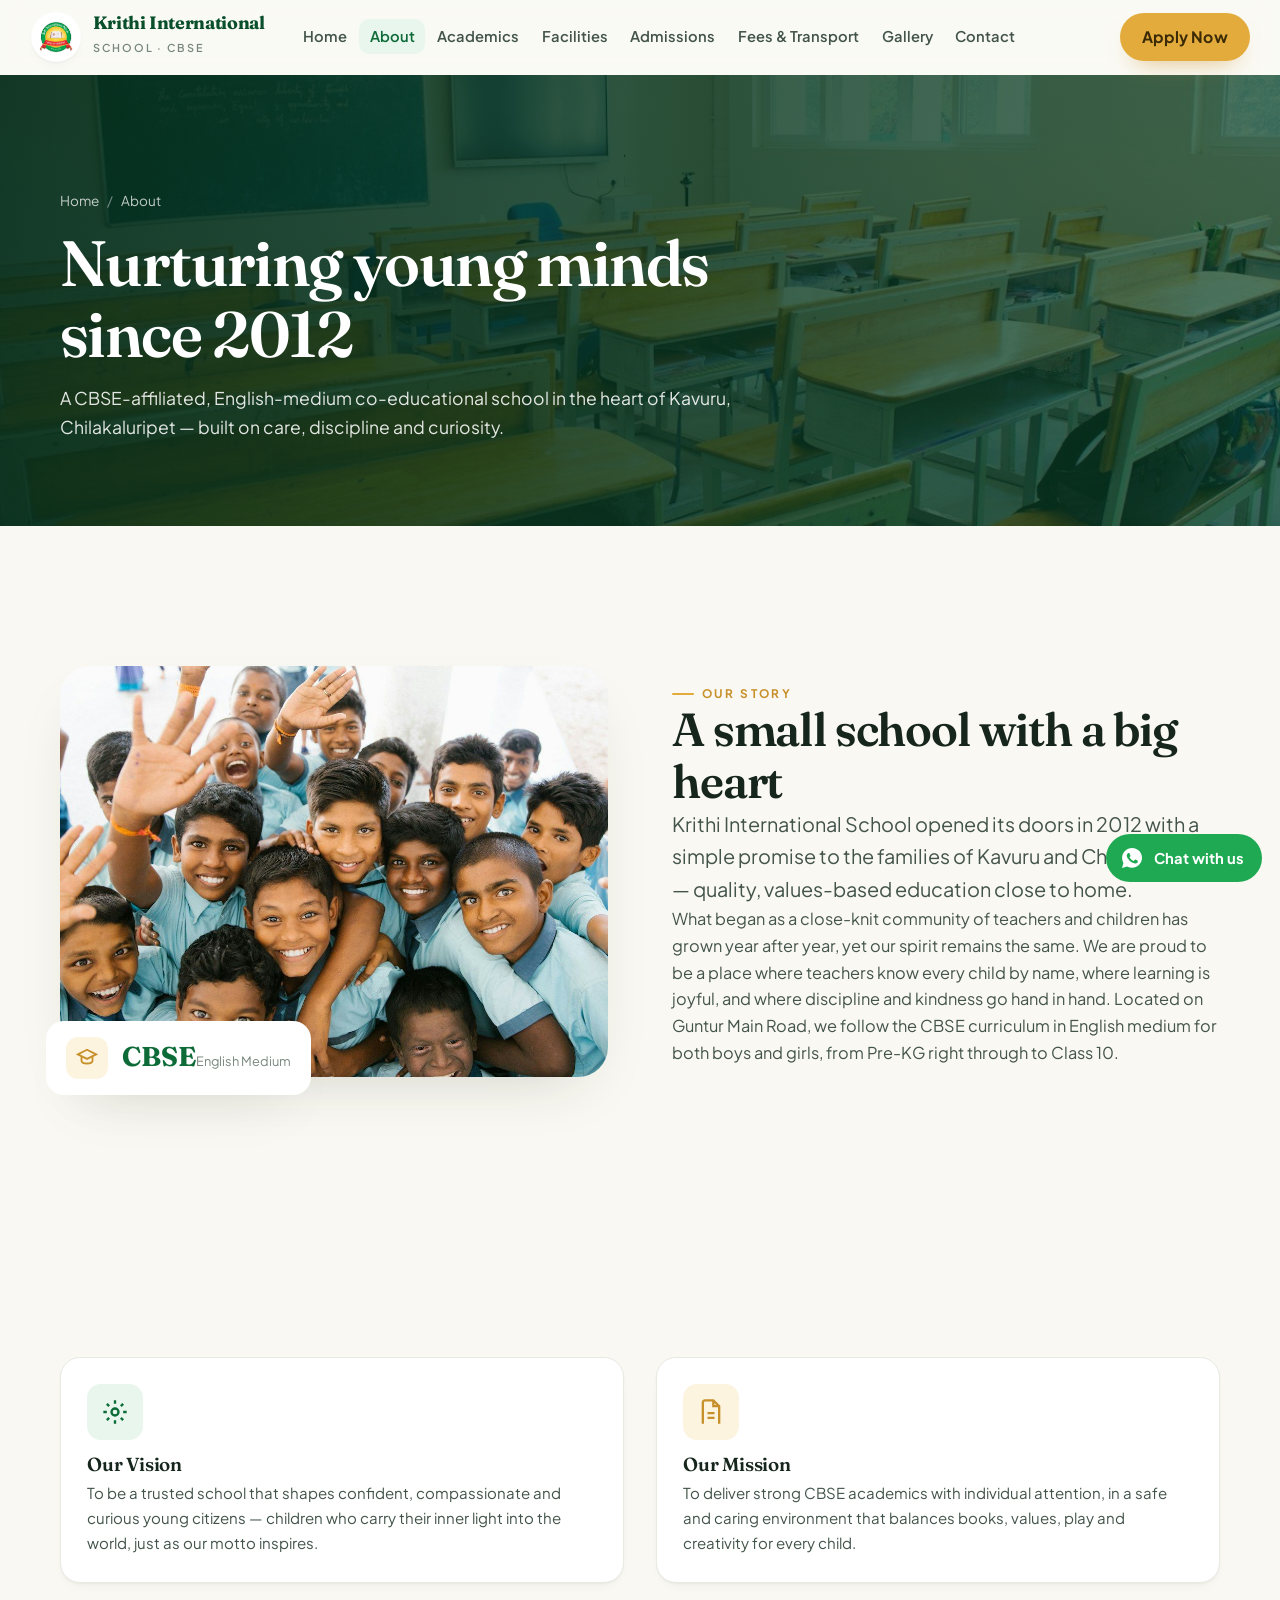
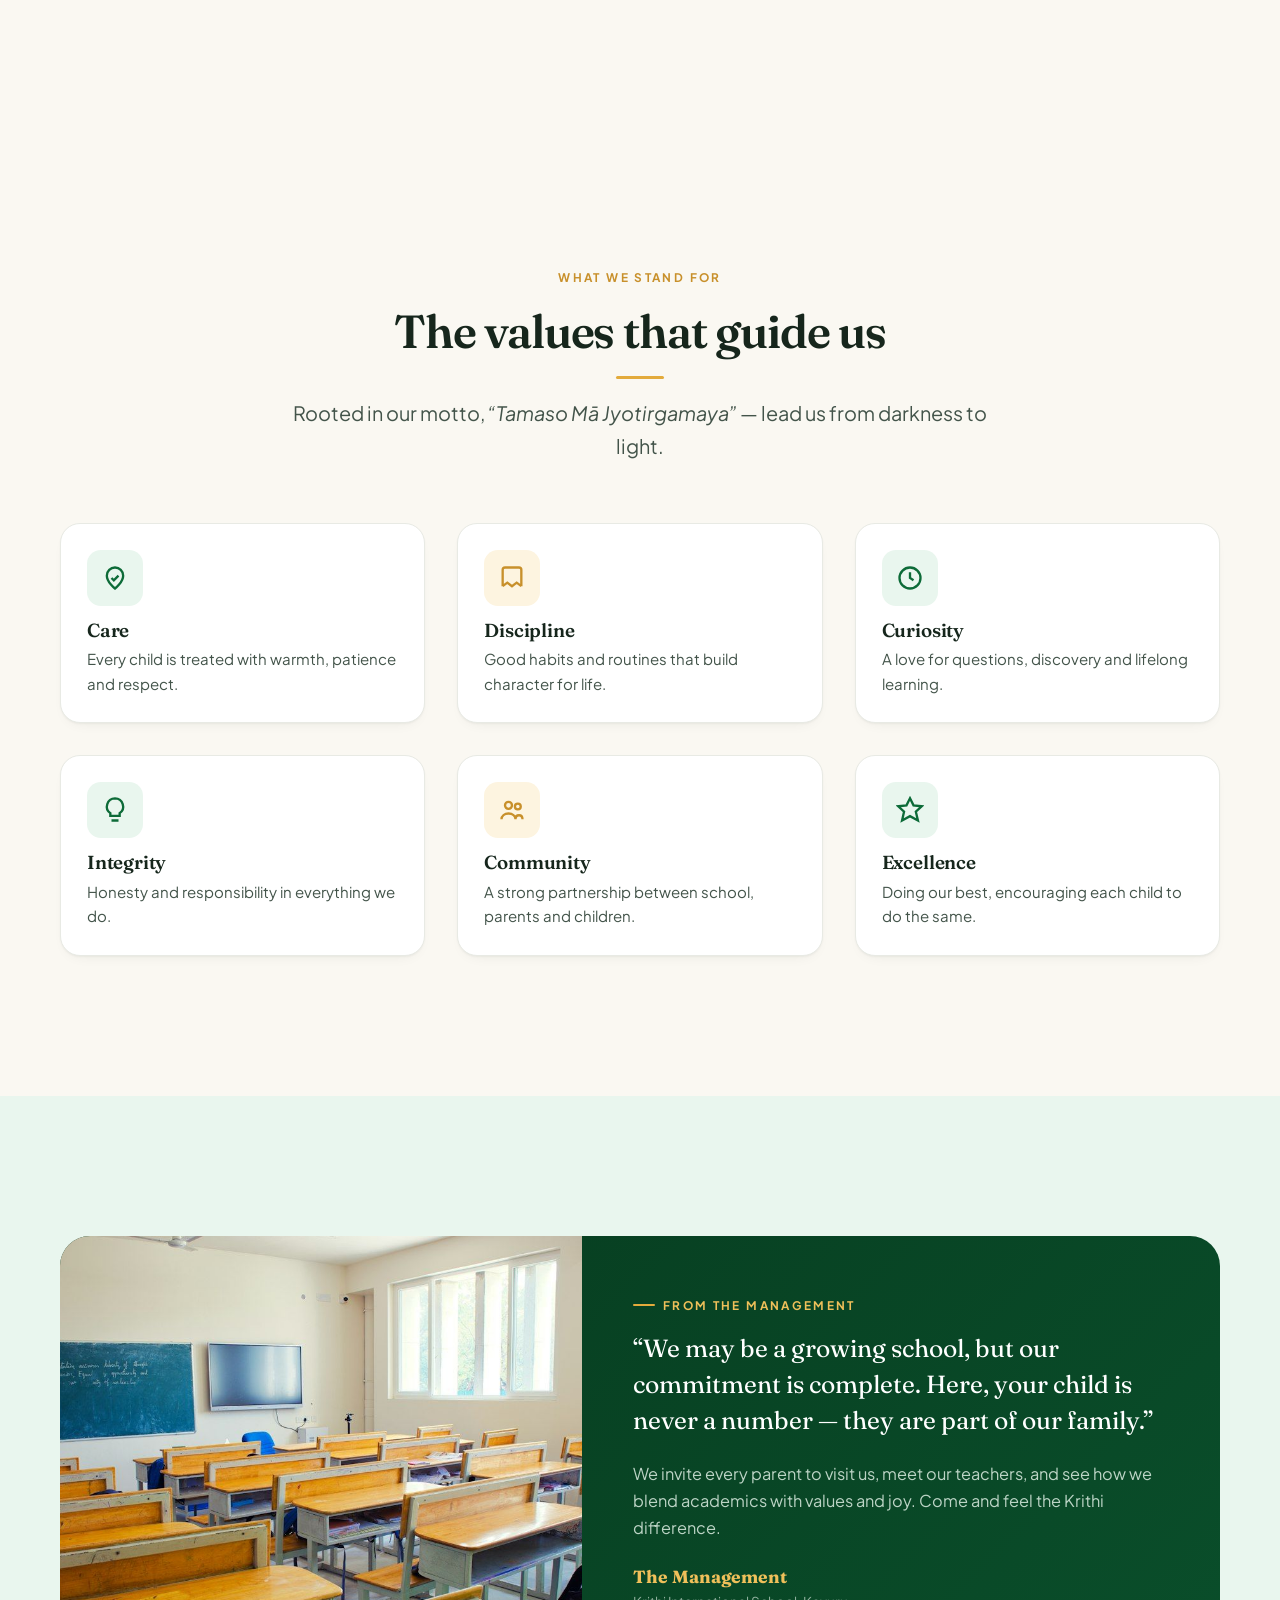
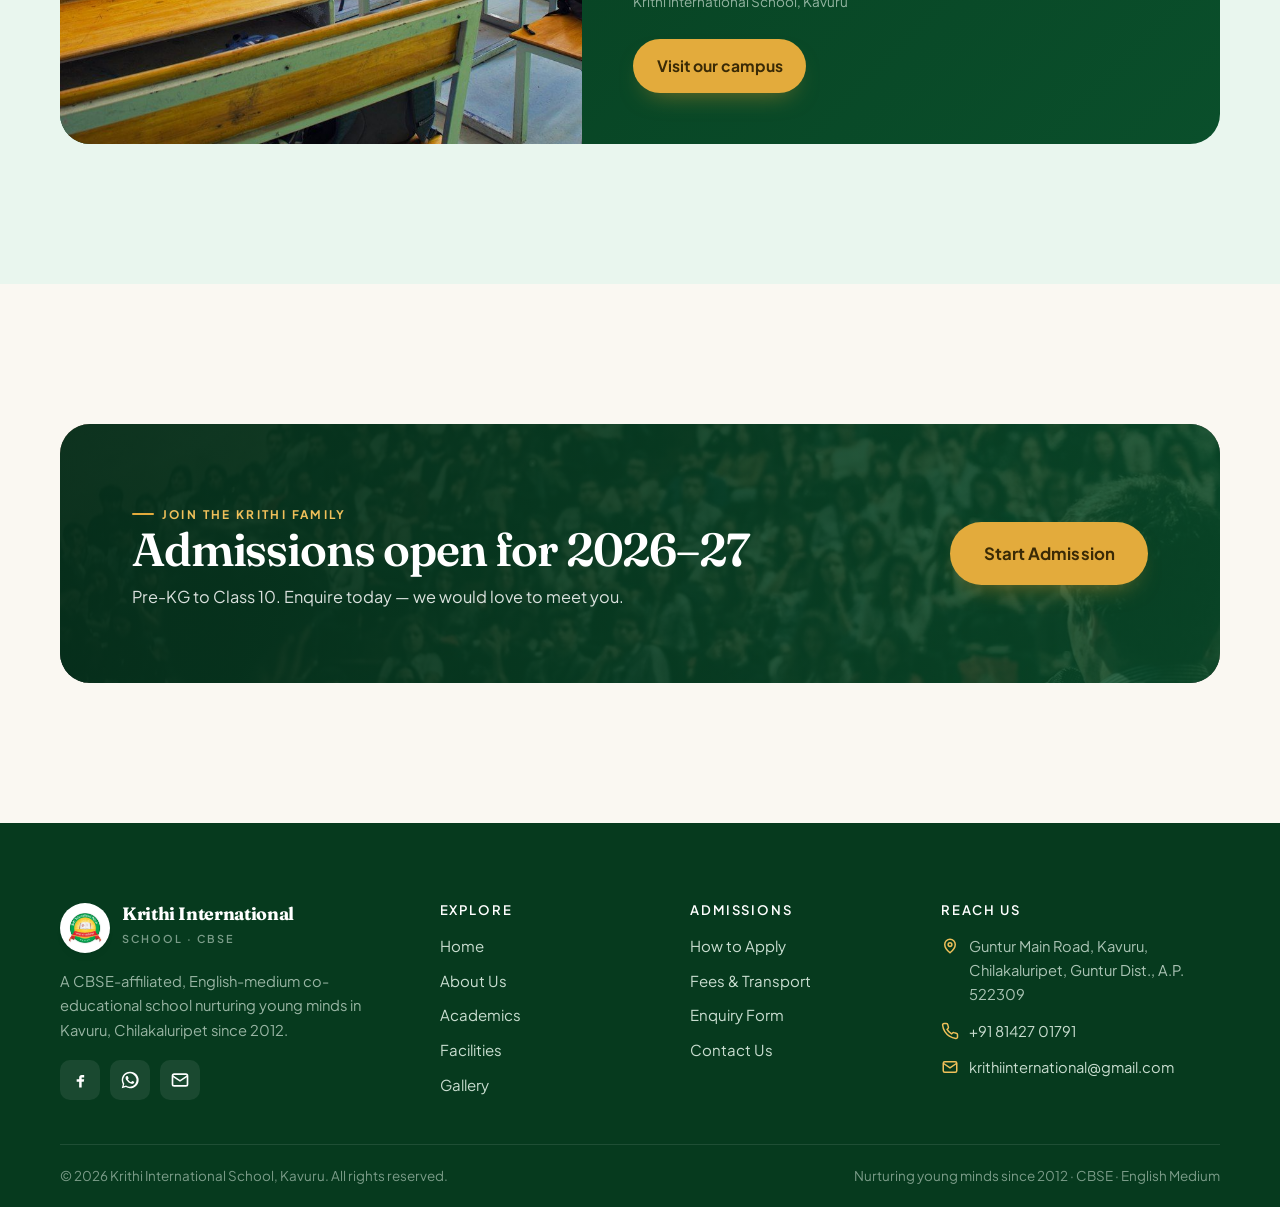
==== commit 68618dbc: "Remove the top announcement/sliding bar from all pages Co-Authored-By: Claude Opus 4.8 <noreply@anth" ====
--- a/pages/about.html
+++ b/pages/about.html
@@ -13,21 +13,6 @@
 <link rel="stylesheet" href="../assets/css/style.css">
 </head>
 <body>
-
-<div class="topbar">
-  <div class="container">
-    <div class="ticker"><div class="ticker__track">
-      <span><b>Admissions Open 2026–27</b> — Pre-KG to Class 10 · Limited seats</span>
-      <span>📍 Guntur Main Road, Kavuru, Chilakaluripet, Guntur Dist., A.P.</span>
-      <span><b>CBSE Affiliated</b> · English Medium · Co-educational</span>
-      <span>✨ Nurturing young minds since 2012</span>
-    </div></div>
-    <div class="topbar__contact">
-      <a href="tel:+918142701791">📞 +91 81427 01791</a>
-      <a href="mailto:krithiinternational@gmail.com">✉ krithiinternational@gmail.com</a>
-    </div>
-  </div>
-</div>
 
 <header class="site-header">
   <nav class="nav container" aria-label="Main">
--- a/assets/css/style.css
+++ b/assets/css/style.css
@@ -285,7 +285,7 @@
 /* Lightbox */
 .lightbox { position: fixed; inset: 0; background: rgba(5,20,12,.92); display: none; align-items: center; justify-content: center; z-index: 200; padding: 24px; opacity: 0; transition: opacity .3s; }
 .lightbox.open { display: flex; opacity: 1; }
-.lightbox img { max-width: 92vw; max-height: 86vh; border-radius: 10px; box-shadow: var(--shadow-lg); }
+.lightbox img { max-width: min(92vw, 1040px); max-height: min(86vh, 780px); width: auto; height: auto; border-radius: 10px; box-shadow: var(--shadow-lg); }
 .lightbox__close, .lightbox__nav { position: absolute; color: #fff; background: rgba(255,255,255,.12); border-radius: 50%; width: 52px; height: 52px; display: grid; place-items: center; font-size: 1.6rem; transition: background .2s; }
 .lightbox__close:hover, .lightbox__nav:hover { background: rgba(255,255,255,.26); }
 .lightbox__close { top: 20px; right: 20px; }
@@ -437,3 +437,471 @@
 .mt-s { margin-top: 14px; } .mt-m { margin-top: 26px; } .mt-l { margin-top: 44px; }
 .divider-leaf { display: flex; align-items: center; justify-content: center; gap: 14px; color: var(--gold-500); margin: 6px 0 2px; }
 .divider-leaf::before, .divider-leaf::after { content:""; height: 1px; width: 44px; background: var(--line); }
+
+/* ============================================================
+   v2 VISUAL REFRESH — premium + playful + colourful + visual
+   (appended overrides; cascade wins over earlier rules)
+   ============================================================ */
+:root{
+  --sky:#1f9ed4; --sky-050:#e8f6fc;
+  --coral:#ff6a45; --coral-050:#fff0ec;
+  --violet:#7c5cff; --violet-050:#efebff;
+  --radius:22px; --radius-sm:14px; --radius-lg:34px;
+  --shadow: 0 16px 40px -18px rgba(9,40,22,.22);
+  --shadow-lg: 0 40px 80px -24px rgba(9,40,22,.34);
+}
+
+/* ---- Playful pill eyebrow ---- */
+.eyebrow{
+  background: rgba(13,107,56,.08); color: var(--green-700);
+  padding: .5em 1em; border-radius: 999px; font-size: .74rem;
+}
+.eyebrow::before{ display:none; }
+.hero .eyebrow, .page-hero .eyebrow, .cta-band .eyebrow, .message .eyebrow,
+.hero__badge{ background: rgba(255,255,255,.16); color: var(--gold-400); }
+
+/* ---- Heading underline accent (centered heads) ---- */
+.section-head.center h2::after{
+  content:""; display:block; width:66px; height:5px; border-radius:6px;
+  margin: 18px auto 0; background: linear-gradient(90deg, var(--green-600), var(--gold-500));
+}
+
+/* ---- HERO: bolder + decorative colour blobs ---- */
+.hero__inner{ min-height: min(92vh, 840px); }
+.hero h1{ font-size: clamp(2.6rem, 6.2vw, 4.7rem); letter-spacing: -.02em; }
+.hero::before{
+  content:""; position:absolute; inset:0; z-index:-1; pointer-events:none;
+  background:
+    radial-gradient(420px 420px at 88% 8%, rgba(239,192,90,.28), transparent 60%),
+    radial-gradient(360px 360px at 6% 92%, rgba(31,158,212,.22), transparent 60%);
+}
+.hero__badge{ border:1px solid rgba(255,255,255,.25); }
+.hero__card{ border-radius: var(--radius-lg); }
+.hero__fact b{ font-size: 1.8rem; }
+
+/* (removed decorative coral square on hero card) */
+
+/* ---- Colourful feature icon tiles ---- */
+.features .feature:nth-child(6n+1) .feature__icon{ background: var(--green-050); color: var(--green-700); }
+.features .feature:nth-child(6n+2) .feature__icon{ background: var(--gold-050);  color: var(--gold-600); }
+.features .feature:nth-child(6n+3) .feature__icon{ background: var(--sky-050);   color: var(--sky); }
+.features .feature:nth-child(6n+4) .feature__icon{ background: var(--coral-050); color: var(--coral); }
+.features .feature:nth-child(6n+5) .feature__icon{ background: var(--violet-050); color: var(--violet); }
+.features .feature:nth-child(6n+6) .feature__icon{ background: var(--sky-050);   color: var(--sky); }
+.feature__icon{ border-radius: 18px; }
+.feature:hover{ box-shadow: 0 26px 54px -20px rgba(13,107,56,.30); }
+
+/* colourful info-card icons too */
+.card-grid-3 .info-card:nth-child(6n+2) .feature__icon{ background: var(--gold-050); color: var(--gold-600); }
+.card-grid-3 .info-card:nth-child(6n+3) .feature__icon{ background: var(--sky-050); color: var(--sky); }
+.card-grid-3 .info-card:nth-child(6n+4) .feature__icon{ background: var(--coral-050); color: var(--coral); }
+.card-grid-3 .info-card:nth-child(6n+5) .feature__icon{ background: var(--violet-050); color: var(--violet); }
+.card-grid-3 .info-card:nth-child(6n+6) .feature__icon{ background: var(--sky-050); color: var(--sky); }
+
+/* ---- Rounder, punchier cards & media ---- */
+.stat, .feature, .program, .info-card, .form-card, .testi, .step, .table-wrap{ border-radius: var(--radius); }
+.split__media img{ border-radius: var(--radius-lg); }
+.program__img{ }
+.stat:hover{ box-shadow: 0 24px 50px -20px rgba(13,107,56,.28); }
+.program:hover{ box-shadow: 0 26px 54px -20px rgba(13,107,56,.28); }
+
+/* playful coloured program tags */
+.program:nth-child(4n+1) .program__tag{ color: var(--green-700); }
+.program:nth-child(4n+2) .program__tag{ color: var(--sky); }
+.program:nth-child(4n+3) .program__tag{ color: var(--coral); }
+.program:nth-child(4n+4) .program__tag{ color: var(--gold-600); }
+
+/* ---- Stats: colourful, playful ---- */
+.stats .stat{ border:none; background: #fff; }
+.stats .stat:nth-child(1){ background: linear-gradient(160deg,#fff, var(--green-050)); }
+.stats .stat:nth-child(2){ background: linear-gradient(160deg,#fff, var(--sky-050)); }
+.stats .stat:nth-child(3){ background: linear-gradient(160deg,#fff, var(--coral-050)); }
+.stats .stat:nth-child(4){ background: linear-gradient(160deg,#fff, var(--gold-050)); }
+.stats .stat:nth-child(2) b{ color: var(--sky); }
+.stats .stat:nth-child(3) b{ color: var(--coral); }
+.stats .stat:nth-child(4) b{ color: var(--gold-600); }
+
+/* ---- Trust strip: softer, rounded, floating ---- */
+.trust{ background: var(--green-800); }
+.trust .container{ padding-block: 26px; }
+
+/* ---- Buttons: slightly rounder, bouncier ---- */
+.btn{ border-radius: 999px; }
+.btn--gold{ box-shadow: 0 10px 24px -10px rgba(227,171,60,.7); }
+.btn--wa{ box-shadow: 0 10px 24px -10px rgba(30,169,82,.6); }
+
+/* ---- Decorative blob on soft sections ---- */
+.bg-green-soft, .bg-cream{ position: relative; overflow: hidden; }
+.bg-green-soft::before{
+  content:""; position:absolute; width:300px; height:300px; right:-80px; top:-80px;
+  background: radial-gradient(circle, rgba(31,158,212,.10), transparent 70%); border-radius:50%;
+  pointer-events:none;
+}
+.bg-cream::after{
+  content:""; position:absolute; width:260px; height:260px; left:-70px; bottom:-70px;
+  background: radial-gradient(circle, rgba(239,192,90,.14), transparent 70%); border-radius:50%;
+  pointer-events:none;
+}
+
+/* ---- Split badges rounder ---- */
+.split__badge{ border-radius: 18px; }
+
+/* ---- CTA band: rounder + colour edge ---- */
+.cta-band{ border-radius: var(--radius-lg); }
+.cta-band::before{
+  content:""; position:absolute; inset:0; z-index:-1; pointer-events:none;
+  background: radial-gradient(300px 300px at 90% 10%, rgba(239,192,90,.3), transparent 60%);
+}
+
+/* ---- Gallery: rounder tiles ---- */
+.gallery-grid figure{ border-radius: 18px; }
+
+/* ---- Messages / testimonials rounder ---- */
+.message{ border-radius: var(--radius-lg); }
+
+/* reduce motion safety already handled above */
+
+/* ============================================================
+   Real school photos — framed "memories" (kept small = sharp)
+   ============================================================ */
+.memories{ display:grid; grid-template-columns:repeat(4,1fr); gap:26px; }
+@media(max-width:860px){ .memories{ grid-template-columns:repeat(2,1fr); gap:18px; } }
+@media(max-width:420px){ .memories{ grid-template-columns:1fr; } }
+.memory{
+  background:#fff; padding:12px 12px 14px; border-radius:16px;
+  box-shadow:var(--shadow); cursor:pointer; transition:transform .3s, box-shadow .3s;
+}
+.memory img{ width:100%; aspect-ratio:4/3; object-fit:cover; border-radius:10px; display:block; background:var(--paper-2); }
+.memory figcaption{ text-align:center; font-family:var(--serif); font-weight:600; font-size:.92rem; color:var(--ink-soft); margin-top:11px; }
+.memory:nth-child(odd){ transform:rotate(-1.1deg); }
+.memory:nth-child(even){ transform:rotate(1.1deg); }
+.memory:hover{ transform:rotate(0) translateY(-5px); box-shadow:var(--shadow-lg); z-index:2; }
+.memory__tag{ display:inline-block; font-size:.66rem; font-weight:700; letter-spacing:.1em; text-transform:uppercase; color:var(--green-700); background:var(--green-050); padding:.2em .6em; border-radius:999px; margin-top:9px; }
+
+/* ============================================================
+   v3 PREMIUM — modern school-site design language
+   ============================================================ */
+:root{
+  --shadow-sm: 0 2px 6px -2px rgba(9,40,22,.08), 0 1px 2px rgba(9,40,22,.05);
+  --shadow: 0 18px 44px -20px rgba(9,40,22,.20), 0 6px 14px -8px rgba(9,40,22,.08);
+  --shadow-lg: 0 44px 90px -30px rgba(9,40,22,.32), 0 12px 24px -12px rgba(9,40,22,.12);
+  --radius: 24px; --radius-sm: 16px; --radius-lg: 34px;
+  --maxw: 1240px;
+}
+h1,h2{ letter-spacing:-.025em; }
+.section{ padding: clamp(64px,10vw,124px) 0; }
+.section-head{ margin-bottom: clamp(34px,5vw,60px); }
+.lead,.lead2{ font-size: clamp(1.06rem,1.55vw,1.24rem); }
+
+/* refined nav */
+.site-header{ background: rgba(251,250,246,.82); }
+.site-header.scrolled{ background: rgba(251,250,246,.94); }
+.nav__links a{ font-size:.94rem; }
+.brand__text strong{ letter-spacing:-.02em; }
+
+/* ---------- Premium light hero ---------- */
+.hero2{
+  position:relative; overflow:hidden;
+  background:
+    radial-gradient(1000px 560px at 88% -8%, var(--gold-050), transparent 60%),
+    radial-gradient(760px 540px at -8% 112%, var(--green-050), transparent 58%),
+    var(--cream);
+  padding: clamp(36px,6vw,84px) 0 clamp(60px,9vw,120px);
+}
+.hero2__inner{ display:grid; grid-template-columns:1.02fr .98fr; gap:clamp(30px,5vw,68px); align-items:center; }
+.hero2 .pill{
+  display:inline-flex; align-items:center; gap:.55em; background:#fff; border:1px solid var(--line);
+  color:var(--green-700); font-weight:700; font-size:.8rem; padding:.55em 1.05em; border-radius:999px;
+  box-shadow:var(--shadow-sm); letter-spacing:.01em;
+}
+.hero2 .pill .dot{ width:8px;height:8px;border-radius:50%;background:var(--gold-500); box-shadow:0 0 0 4px var(--gold-050); }
+.hero2 h1{ font-size:clamp(2.7rem,5.9vw,4.7rem); line-height:1.03; margin:22px 0 18px; color:var(--ink); }
+.hero2 h1 em{ font-style:italic; color:var(--gold-600); }
+.hero2 .lead2{ color:var(--ink-soft); max-width:46ch; margin-bottom:28px; }
+.hero2 .btn-row{ gap:12px; }
+.hero2__chips{ display:flex; flex-wrap:wrap; gap:10px; margin-top:26px; }
+.hero2__chips span{
+  display:inline-flex; align-items:center; gap:.45em; font-size:.85rem; font-weight:600; color:var(--ink-soft);
+  background:#fff; border:1px solid var(--line); padding:.5em .95em; border-radius:999px;
+}
+.hero2__chips span::before{ content:"✓"; color:var(--green-600); font-weight:800; }
+
+.hero2__gallery{
+  position:relative;
+  display:grid; grid-template-columns:1fr 1fr;
+  grid-template-rows: clamp(190px,25vw,270px) clamp(150px,19vw,210px);
+  gap:16px;
+}
+.hero2__gallery .hg{ border-radius:26px; overflow:hidden; box-shadow:var(--shadow); position:relative; }
+.hero2__gallery .hg img{ width:100%; height:100%; object-fit:cover; display:block; transition:transform .8s ease; }
+.hero2__gallery .hg:hover img{ transform:scale(1.06); }
+.hero2__gallery .hg--main{ grid-row:1 / span 2; border-radius:30px; }
+.hero2__badge{
+  position:absolute; left:-12px; bottom:-20px; background:#fff; border-radius:22px;
+  box-shadow:var(--shadow-lg); padding:15px 20px; display:flex; align-items:center; gap:14px;
+  animation: floaty 5s ease-in-out infinite;
+}
+@keyframes floaty{ 0%,100%{ transform:translateY(0);} 50%{ transform:translateY(-8px);} }
+.hero2__badge .n{ font-family:var(--serif); font-size:1.7rem; color:var(--green-700); line-height:1; display:block; }
+.hero2__badge small{ color:var(--muted); font-size:.78rem; }
+.hero2__badge .dotg{ width:46px;height:46px;border-radius:14px;background:var(--gold-050);color:var(--gold-600);display:grid;place-items:center; flex:none; }
+.hero2__badge svg{ width:24px;height:24px; }
+@media(max-width:900px){
+  .hero2__inner{ grid-template-columns:1fr; }
+  .hero2__gallery{ max-width:560px; margin-top:8px; }
+}
+@media(prefers-reduced-motion: reduce){ .hero2__badge{ animation:none; } }
+
+/* ---------- Motto ribbon ---------- */
+.motto-ribbon{ background:linear-gradient(90deg,var(--gold-050),#fffdf7 50%,var(--gold-050)); border-top:1px solid var(--line); border-bottom:1px solid var(--line); }
+.motto-ribbon .container{ display:flex; align-items:center; justify-content:center; gap:16px; padding:15px 0; text-align:center; flex-wrap:wrap; }
+.motto-ribbon b{ font-family:var(--serif); font-style:italic; font-size:1.14rem; color:var(--green-800); }
+.motto-ribbon span{ font-size:.92rem; color:var(--muted); }
+.motto-ribbon .sep{ width:6px;height:6px;border-radius:50%;background:var(--gold-500); }
+
+/* ---------- Premium card refinements ---------- */
+.feature, .program, .info-card, .stat, .testi, .form-card{ border:1px solid rgba(9,40,22,.06); }
+.feature:hover, .program:hover, .info-card:hover, .stat:hover{ border-color:transparent; }
+.section-head.center h2::after{ height:4px; width:56px; }
+.btn--lg{ padding:1.05em 2em; }
+
+/* program cards taller image + cleaner */
+.program__img{ aspect-ratio:3/2.4; }
+.program h3{ font-size:1.24rem; }
+
+/* ---- nav fit refinements (v3) ---- */
+.nav{ gap:14px; }
+.nav__links{ gap:2px; }
+.nav__links a{ white-space:nowrap; padding:.55em .7em; font-size:.92rem; }
+.nav__cta .btn--gold{ white-space:nowrap; padding:.72em 1.4em; }
+@media (max-width:1120px) and (min-width:981px){ .nav__links a{ padding:.5em .55em; font-size:.88rem; } }
+
+/* ============================================================
+   v4 DYNAMIC — motion layer (animated mesh, marquee, shine)
+   ============================================================ */
+/* animated gradient mesh behind hero */
+.hero2 > .container{ position:relative; z-index:2; }
+.hero2::before{
+  content:""; position:absolute; inset:-10%; z-index:0; pointer-events:none;
+  background:
+    radial-gradient(460px 460px at 18% 22%, rgba(239,192,90,.22), transparent 62%),
+    radial-gradient(520px 520px at 82% 26%, rgba(31,158,212,.16), transparent 62%),
+    radial-gradient(500px 500px at 62% 88%, rgba(13,107,56,.14), transparent 62%);
+  animation: meshmove 20s ease-in-out infinite alternate;
+}
+@keyframes meshmove{ 0%{ transform:translate3d(0,0,0) scale(1);} 100%{ transform:translate3d(10px,-24px,0) scale(1.08);} }
+
+/* flowing highlights marquee */
+.marquee{ background:linear-gradient(90deg,var(--green-800),var(--green-700)); color:#eafaf0; overflow:hidden; }
+.marquee__track{ display:flex; width:max-content; gap:46px; padding:15px 0; white-space:nowrap; animation: marq 30s linear infinite; }
+.marquee:hover .marquee__track{ animation-play-state:paused; }
+.marquee__track span{ display:inline-flex; align-items:center; gap:.55em; font-weight:600; font-size:.96rem; letter-spacing:.01em; }
+.marquee__track .star{ color:var(--gold-400); font-size:.8em; }
+@keyframes marq{ to{ transform:translateX(-50%); } }
+
+/* button shine sweep on hover */
+.btn{ position:relative; overflow:hidden; isolation:isolate; }
+.btn > *{ position:relative; z-index:1; }
+.btn::after{ content:""; position:absolute; top:0; left:-130%; width:55%; height:100%; z-index:0;
+  background:linear-gradient(120deg, transparent, rgba(255,255,255,.4), transparent); transform:skewX(-20deg); }
+.btn:hover::after{ animation: shine .85s ease; }
+@keyframes shine{ to{ left:150%; } }
+
+/* image hover zoom on split/program media */
+.split__media img{ transition: transform .8s ease; }
+.split__media:hover img{ transform: scale(1.035); }
+
+/* hero gallery gets smooth transform origin for parallax */
+.hero2__gallery{ will-change: transform; }
+
+@media (prefers-reduced-motion: reduce){
+  .hero2::before, .marquee__track{ animation:none; }
+}
+
+/* ============================================================
+   v5 — DYNAMIC full-bleed hero (sliding photo background)
+   ============================================================ */
+.hero5{ position:relative; color:#fff; overflow:hidden; isolation:isolate; display:flex; align-items:center; min-height:min(94vh,880px); }
+.hero5__slides{ position:absolute; inset:0; z-index:-2; overflow:hidden; }
+.hero5::after{ content:""; position:absolute; inset:0; z-index:-1;
+  background:
+    linear-gradient(100deg, rgba(6,47,27,.93) 0%, rgba(8,62,35,.80) 44%, rgba(6,47,27,.46) 100%),
+    linear-gradient(0deg, rgba(4,30,17,.62), rgba(4,30,17,0) 48%);
+}
+.hero5__inner{ display:grid; grid-template-columns:1.25fr .75fr; gap:48px; align-items:center; width:100%; padding:clamp(72px,10vw,124px) 0; }
+.hero5 .pill{ background:rgba(255,255,255,.14); border:1px solid rgba(255,255,255,.26); color:#fff; box-shadow:none; }
+.hero5 .pill .dot{ background:var(--gold-400); box-shadow:0 0 0 4px rgba(239,192,90,.25); }
+.hero5 h1{ color:#fff; font-size:clamp(2.7rem,6vw,4.9rem); margin:20px 0 18px; }
+.hero5 h1 em{ color:var(--gold-400); font-style:italic; }
+.hero5 .lead2{ color:rgba(255,255,255,.92); max-width:50ch; margin-bottom:28px; }
+.hero5 .hero2__chips{ margin-top:24px; }
+.hero5 .hero2__chips span{ background:rgba(255,255,255,.13); border-color:rgba(255,255,255,.22); color:#fff; }
+.hero5 .hero2__chips span::before{ color:var(--gold-400); }
+.hero5__card{ background:rgba(255,255,255,.12); border:1px solid rgba(255,255,255,.22); backdrop-filter:blur(12px); border-radius:var(--radius-lg); padding:28px; box-shadow:var(--shadow-lg); }
+.hero5__card .k{ font-size:.76rem; letter-spacing:.14em; text-transform:uppercase; color:var(--gold-400); font-weight:700; }
+.hero5__card strong{ display:block; font-family:var(--serif); font-size:2.4rem; color:#fff; line-height:1; margin:6px 0 8px; }
+.hero5__card p{ color:rgba(255,255,255,.84); font-size:.92rem; margin-bottom:18px; }
+.hero5__card .btn{ width:100%; }
+@media(max-width:900px){ .hero5__inner{ grid-template-columns:1fr; gap:26px; } .hero5__card{ display:none; } }
+
+/* ============================================================
+   v6 PREMIUM POLISH — restraint, refinement, consistency
+   (final layer; disciplined green + gold only)
+   ============================================================ */
+:root{
+  --ink:#16261c; --ink-soft:#43544a; --muted:#78877d; --line:#e8eae4;
+  --shadow-sm:0 1px 2px rgba(16,38,25,.04), 0 6px 16px -10px rgba(16,38,25,.12);
+  --shadow:0 24px 60px -30px rgba(16,38,25,.22);
+  --shadow-lg:0 48px 100px -36px rgba(16,38,25,.30);
+  --radius:20px; --radius-sm:14px; --radius-lg:30px;
+}
+body{ color:var(--ink); }
+.section{ padding:clamp(76px,11vw,140px) 0; }
+h2{ font-weight:600; }
+.lead,.lead2{ color:var(--ink-soft); }
+
+/* — Eyebrow: refined gold label, no pill — */
+.eyebrow{ background:transparent!important; border:0!important; padding:0!important;
+  color:var(--gold-600); font-weight:700; letter-spacing:.2em; font-size:.74rem;
+  display:inline-flex; align-items:center; gap:.65em; text-transform:uppercase; }
+.eyebrow::before{ content:""; display:inline-block; width:22px; height:2px; background:var(--gold-500); border-radius:2px; }
+.center .eyebrow::before, .section-head.center .eyebrow::before{ display:none; }
+.page-hero .eyebrow, .cta-band .eyebrow, .message .eyebrow{ color:var(--gold-400)!important; }
+.section-head.center h2::after{ background:var(--gold-500); width:48px; height:3px; }
+
+/* — Discipline the icon tiles: green + gold only — */
+.feature__icon{ background:var(--green-050)!important; color:var(--green-700)!important; border-radius:14px; }
+.features .feature:nth-child(3n+2) .feature__icon,
+.card-grid-3 .info-card:nth-child(3n+2) .feature__icon,
+.card-grid-2 .info-card:nth-child(2n) .feature__icon{ background:var(--gold-050)!important; color:var(--gold-600)!important; }
+
+/* — Clean, premium stat cards (no tints) — */
+.stats .stat{ background:#fff!important; border:1px solid var(--line)!important; box-shadow:var(--shadow-sm); padding:32px 18px; border-radius:var(--radius); }
+.stats .stat b, .stats .stat:nth-child(2) b, .stats .stat:nth-child(3) b, .stats .stat:nth-child(4) b{ color:var(--green-800)!important; font-size:clamp(2.3rem,4vw,3.1rem); }
+.stats .stat b .suffix{ color:var(--gold-500)!important; }
+.stats .stat span{ color:var(--muted); font-weight:600; }
+
+/* — Elegant memories: straight, consistent — */
+.memory{ transform:none!important; border:1px solid var(--line); box-shadow:var(--shadow-sm); padding:10px 10px 6px; border-radius:16px; }
+.memory:hover{ transform:translateY(-6px)!important; box-shadow:var(--shadow); }
+.memory img{ border-radius:10px; }
+.memory figcaption{ color:var(--ink-soft); font-style:normal; font-weight:600; font-size:.9rem; letter-spacing:.01em; }
+
+/* — Remove amateur decorative blobs — */
+.bg-green-soft::before, .bg-cream::after, .cta-band::before, .hero2::before{ display:none!important; }
+
+/* — Cards: hairline + soft shadow, refined hover — */
+.feature, .program, .info-card, .testi, .form-card, .step, .table-wrap{ border:1px solid var(--line); box-shadow:var(--shadow-sm); border-radius:var(--radius); }
+.feature:hover, .program:hover, .info-card:hover{ box-shadow:var(--shadow); border-color:var(--line); transform:translateY(-5px); }
+.feature::before{ display:none; }
+
+/* — Buttons: solid & refined (kill shine gimmick) — */
+.btn::after{ display:none!important; }
+.btn{ border-radius:999px; font-weight:700; letter-spacing:.005em; }
+.btn--gold{ box-shadow:0 12px 26px -14px rgba(200,144,43,.7); }
+
+/* — Marquee: subtle, refined separators — */
+.marquee{ background:var(--green-900); }
+.marquee__track{ padding:13px 0; gap:40px; }
+.marquee__track span{ font-weight:600; font-size:.9rem; letter-spacing:.04em; color:#dcefe2; text-transform:uppercase; }
+.marquee__track .star{ color:var(--gold-500); font-size:.7em; }
+
+/* — Motto ribbon: quieter — */
+.motto-ribbon b{ font-size:1.08rem; }
+
+/* — Hero pill: readable filled chip — */
+.hero5 .pill{ background:rgba(255,255,255,.16)!important; border:1px solid rgba(255,255,255,.3)!important; backdrop-filter:blur(6px); letter-spacing:.02em; }
+
+/* — Program cards: consistent imagery — */
+.program__img{ aspect-ratio:4/3; }
+.program__body{ padding:22px 22px 26px; }
+
+/* — Split image: consistent ratio — */
+.split__media img{ aspect-ratio:4/3; }
+
+/* — Topbar: quieter, refined — */
+.topbar{ font-size:.82rem; }
+
+/* unify program tags to brand green/gold (discipline) */
+.program .program__tag,
+.program:nth-child(4n+1) .program__tag,
+.program:nth-child(4n+2) .program__tag,
+.program:nth-child(4n+3) .program__tag,
+.program:nth-child(4n+4) .program__tag{ color:var(--green-700)!important; }
+.program:nth-child(2n) .program__tag{ color:var(--gold-600)!important; }
+
+/* hero logo + motto lockup (brand badge on the sliding photos) */
+.hero5__lockup{ display:inline-flex; align-items:center; gap:14px; margin-bottom:24px;
+  background:rgba(255,255,255,.1); border:1px solid rgba(255,255,255,.22);
+  backdrop-filter:blur(8px); padding:9px 20px 9px 9px; border-radius:999px; }
+.hero5__logo{ width:52px; height:52px; border-radius:50%; object-fit:cover; background:#fff; flex:none; box-shadow:0 6px 16px rgba(0,0,0,.25); }
+.hero5__lockup-txt b{ display:block; font-family:var(--serif); font-style:italic; color:var(--gold-400); font-size:1.04rem; line-height:1.15; }
+.hero5__lockup-txt span{ display:block; font-size:.76rem; color:rgba(255,255,255,.82); letter-spacing:.02em; margin-top:1px; }
+@media(max-width:420px){ .hero5__lockup{ padding:8px 16px 8px 8px; gap:11px; } .hero5__logo{ width:44px; height:44px; } .hero5__lockup-txt b{ font-size:.95rem; } }
+
+/* v7 — hero clarity: lighter overlay, text-shadow, single column */
+.hero5::after{
+  background:
+    linear-gradient(98deg, rgba(5,38,21,.9) 0%, rgba(7,52,29,.64) 44%, rgba(7,52,29,.26) 100%),
+    linear-gradient(0deg, rgba(4,28,16,.6), rgba(4,28,16,0) 42%) !important;
+}
+.hero5__inner{ grid-template-columns:1fr !important; }
+.hero5__copy{ max-width:720px; text-shadow:0 2px 24px rgba(0,0,0,.4); }
+.hero5 h1, .hero5 .lead2{ text-shadow:0 2px 26px rgba(0,0,0,.42); }
+
+/* v8 — centered, balanced hero */
+.hero5{ text-align:center; }
+.hero5__inner{ justify-items:center; }
+.hero5__copy{ margin:0 auto; max-width:820px; display:flex; flex-direction:column; align-items:center; }
+.hero5 h1{ text-align:center; }
+.hero5 .lead2{ margin-left:auto; margin-right:auto; }
+.hero5 .btn-row{ justify-content:center; }
+.hero5__chips{ justify-content:center; }
+.hero5::after{
+  background:
+    linear-gradient(180deg, rgba(5,32,18,.46) 0%, rgba(5,30,17,.6) 55%, rgba(4,24,14,.8) 100%),
+    radial-gradient(120% 90% at 50% 42%, transparent 40%, rgba(4,24,14,.35) 100%) !important;
+}
+
+/* v8b — center-darkening overlay for legible centered text */
+.hero5::after{
+  background:
+    radial-gradient(86% 76% at 50% 45%, rgba(4,23,13,.52) 0%, rgba(4,23,13,.24) 52%, transparent 78%),
+    linear-gradient(180deg, rgba(5,32,18,.38) 0%, rgba(4,24,14,.74) 100%) !important;
+}
+
+/* v9 — slide-1 brand layer: logo left + big motto right + school quote */
+.hero5__brand{ position:absolute; inset:0; z-index:3; display:flex; align-items:center; opacity:0; visibility:hidden; transition:opacity .9s ease; pointer-events:none; }
+.hero5.is-brand .hero5__brand{ opacity:1; visibility:visible; }
+.hero5.is-brand .hero5__copy{ opacity:0; visibility:hidden; }
+.hero5__copy{ transition:opacity .6s ease; }
+.hero5__brandinner{ display:flex; align-items:center; gap:clamp(28px,5vw,70px); text-align:left; width:100%; }
+.hero5__brandlogo{ width:clamp(150px,19vw,250px); height:clamp(150px,19vw,250px); object-fit:cover; background:#fff; border-radius:50%; padding:6px; box-shadow:var(--shadow-lg); flex:none; }
+.hero5__brandtext{ max-width:640px; }
+.hero5__brandtext b{ display:block; font-family:var(--serif); font-style:italic; color:var(--gold-400); font-size:clamp(2.1rem,5vw,3.9rem); line-height:1.06; text-shadow:0 2px 24px rgba(0,0,0,.4); }
+.hero5__brandtext > span{ display:block; color:rgba(255,255,255,.88); font-size:clamp(1.02rem,1.7vw,1.3rem); margin-top:10px; }
+.hero5__brandtext p{ color:#fff; font-family:var(--serif); font-style:italic; font-size:clamp(1.05rem,1.6vw,1.3rem); margin-top:22px; padding-left:18px; border-left:3px solid var(--gold-500); max-width:46ch; }
+@media(max-width:760px){
+  .hero5__brandinner{ flex-direction:column; text-align:center; gap:22px; }
+  .hero5__brandtext p{ border-left:0; padding-left:0; margin-inline:auto; }
+}
+
+/* v10 — brand-slide buttons + lighter overlay so the photo shows */
+.hero5__brandbtns{ margin-top:26px; }
+.hero5__brand a{ pointer-events:auto; }
+@media(max-width:760px){ .hero5__brandbtns{ justify-content:center; } }
+.hero5::after{
+  background:
+    radial-gradient(82% 74% at 50% 46%, rgba(4,23,13,.5) 0%, rgba(4,23,13,.2) 50%, transparent 76%),
+    linear-gradient(180deg, rgba(5,32,18,.3) 0%, rgba(4,24,14,.64) 100%) !important;
+}
+
+/* v11 — about-section history stats + wider navbar */
+.about-stats{ display:flex; gap:32px; margin:22px 0 4px; flex-wrap:wrap; }
+.about-stat b{ font-family:var(--serif); font-size:2rem; color:var(--green-700); line-height:1; display:inline-block; }
+.about-stat b .suffix{ color:var(--gold-500); }
+.about-stat small{ display:block; font-size:.8rem; color:var(--muted); font-weight:600; margin-top:3px; letter-spacing:.01em; }
+
+/* widen the nav bar, reduce side whitespace */
+.site-header .nav{ max-width:1500px; margin-inline:auto; padding-inline:clamp(20px,2.4vw,44px); justify-content:flex-start; gap:clamp(16px,2.2vw,36px); }
+.site-header .nav__cta{ margin-left:auto; }
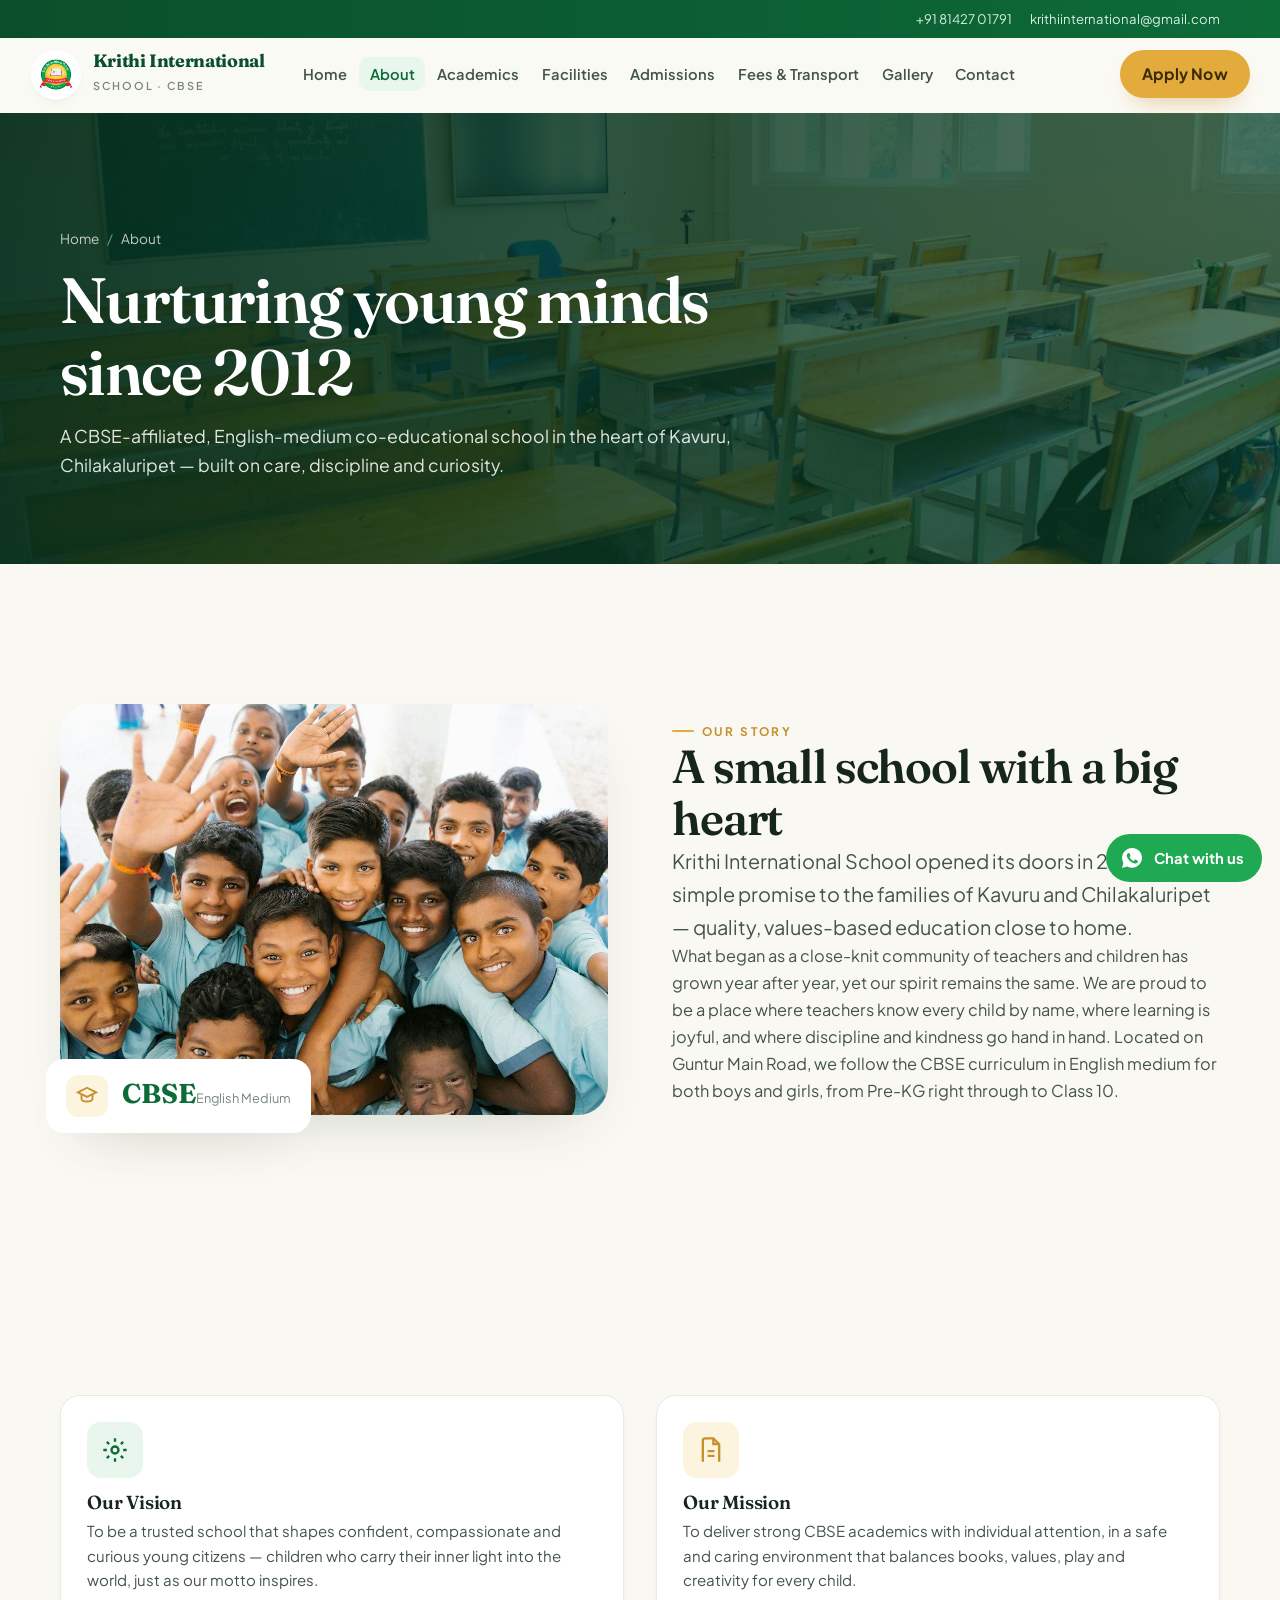
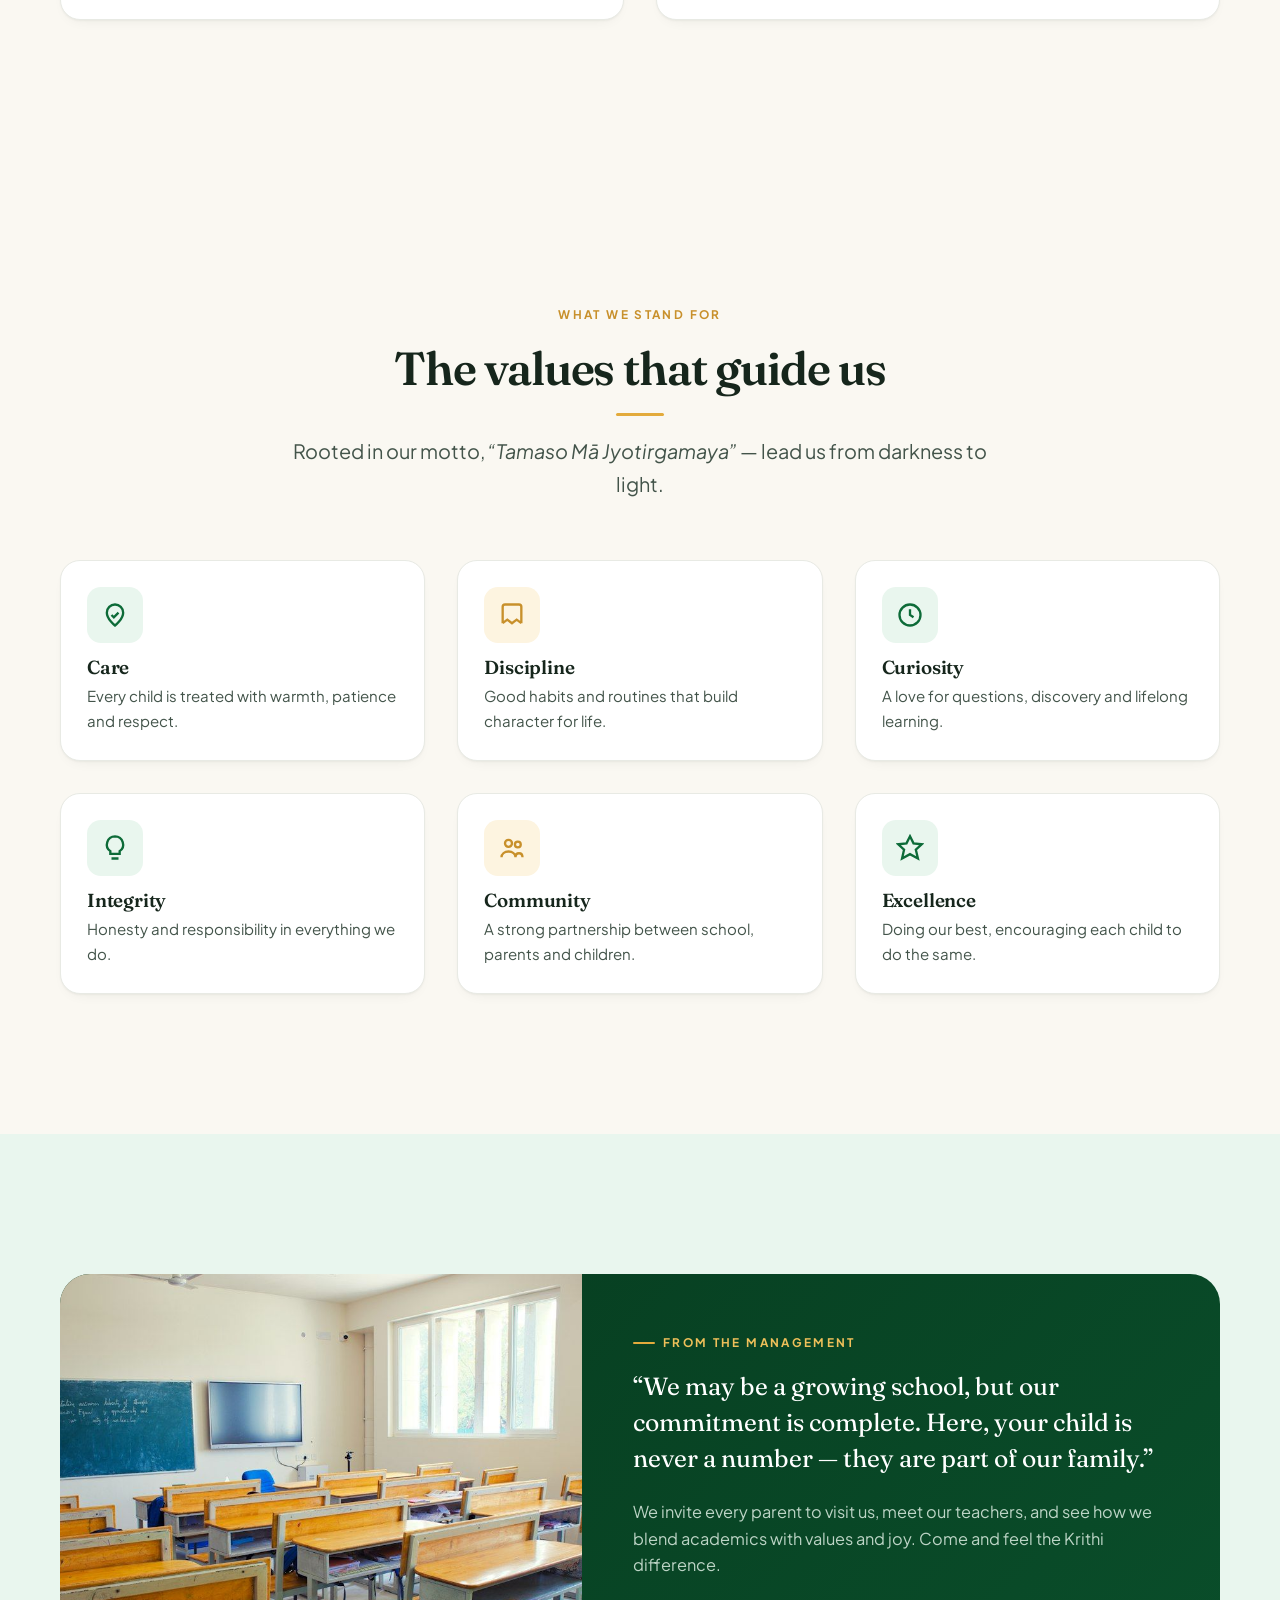
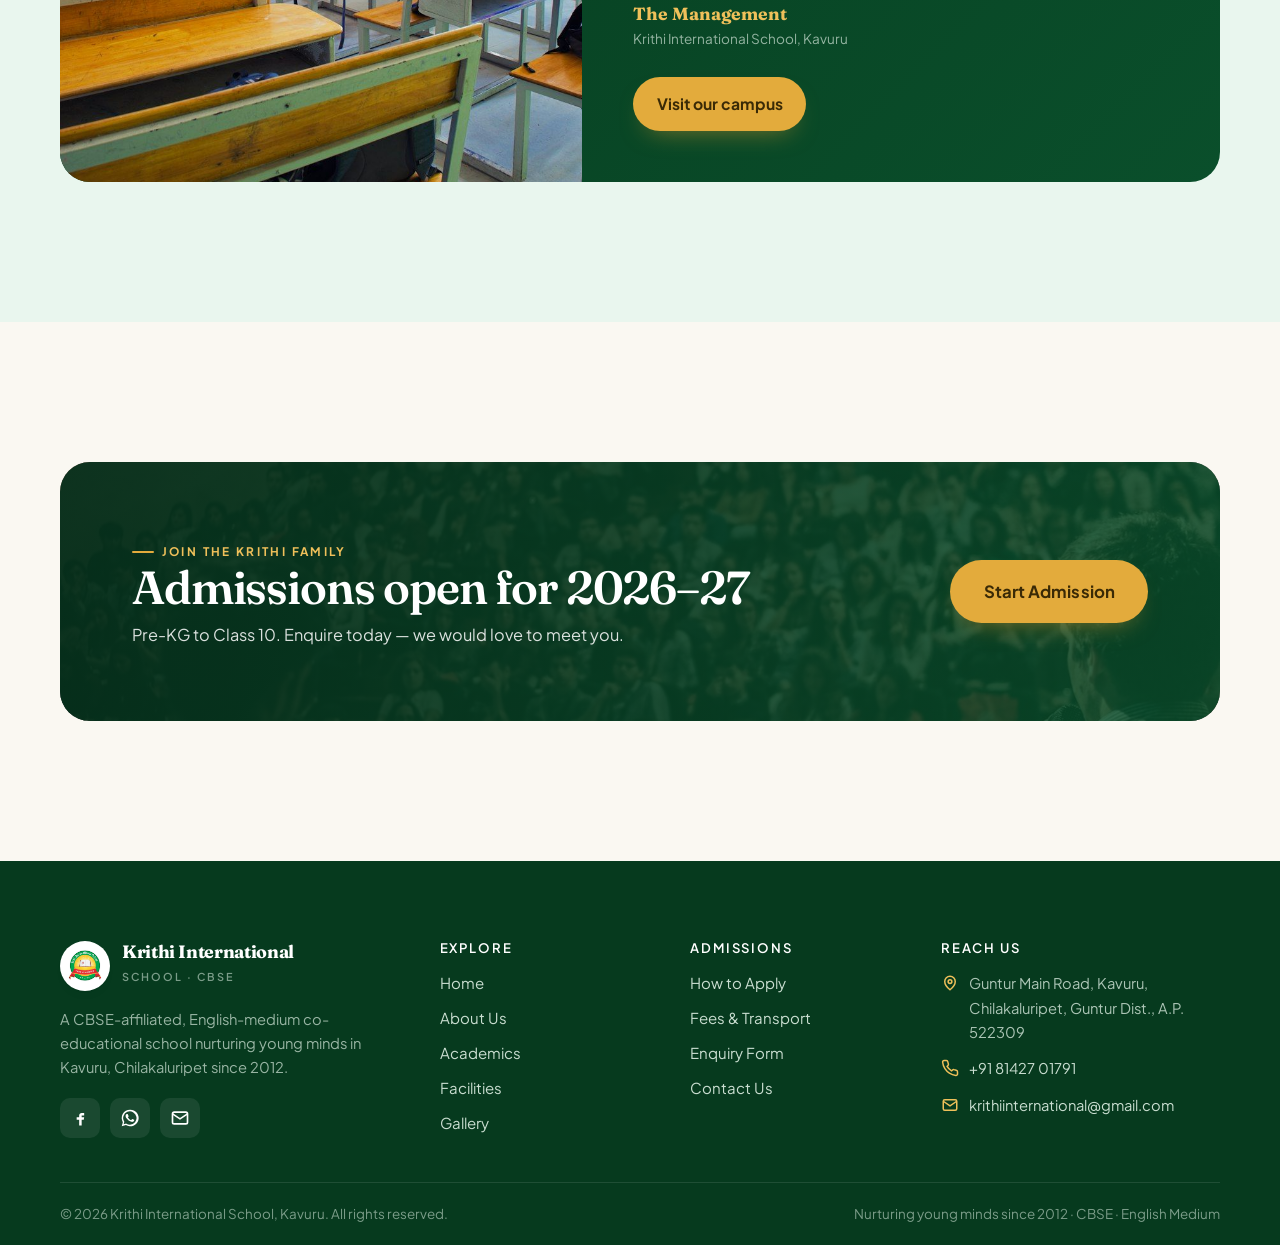
==== commit 358e3794: "Restore top announcement bar; compact hero so bottom marquee is in frame - Bring back the top scroll" ====
--- a/pages/about.html
+++ b/pages/about.html
@@ -13,6 +13,22 @@
 <link rel="stylesheet" href="../assets/css/style.css">
 </head>
 <body>
+
+<!-- ===== Announcement bar ===== -->
+<div class="topbar">
+  <div class="container">
+    <div class="ticker"><div class="ticker__track">
+      <span><b>Admissions Open 2026–27</b> — Pre-KG to Class 10 · Limited seats</span>
+      <span>Guntur Main Road, Kavuru, Chilakaluripet, Guntur District, A.P.</span>
+      <span><b>CBSE Affiliated</b> · English Medium · Co-educational</span>
+      <span>Nurturing young minds since 2012</span>
+    </div></div>
+    <div class="topbar__contact">
+      <a href="tel:+918142701791">+91 81427 01791</a>
+      <a href="mailto:krithiinternational@gmail.com">krithiinternational@gmail.com</a>
+    </div>
+  </div>
+</div>
 
 <header class="site-header">
   <nav class="nav container" aria-label="Main">
--- a/assets/css/style.css
+++ b/assets/css/style.css
@@ -905,3 +905,10 @@
 /* widen the nav bar, reduce side whitespace */
 .site-header .nav{ max-width:1500px; margin-inline:auto; padding-inline:clamp(20px,2.4vw,44px); justify-content:flex-start; gap:clamp(16px,2.2vw,36px); }
 .site-header .nav__cta{ margin-left:auto; }
+
+/* v12 — shorter hero so the bottom marquee shows within the first screen */
+.hero5{ min-height:min(80vh,720px) !important; }
+
+/* v12b — compact hero so marquee is in frame */
+.hero5{ min-height:min(72vh,640px) !important; }
+.hero5__inner{ padding-block:clamp(40px,6vw,74px) !important; }
